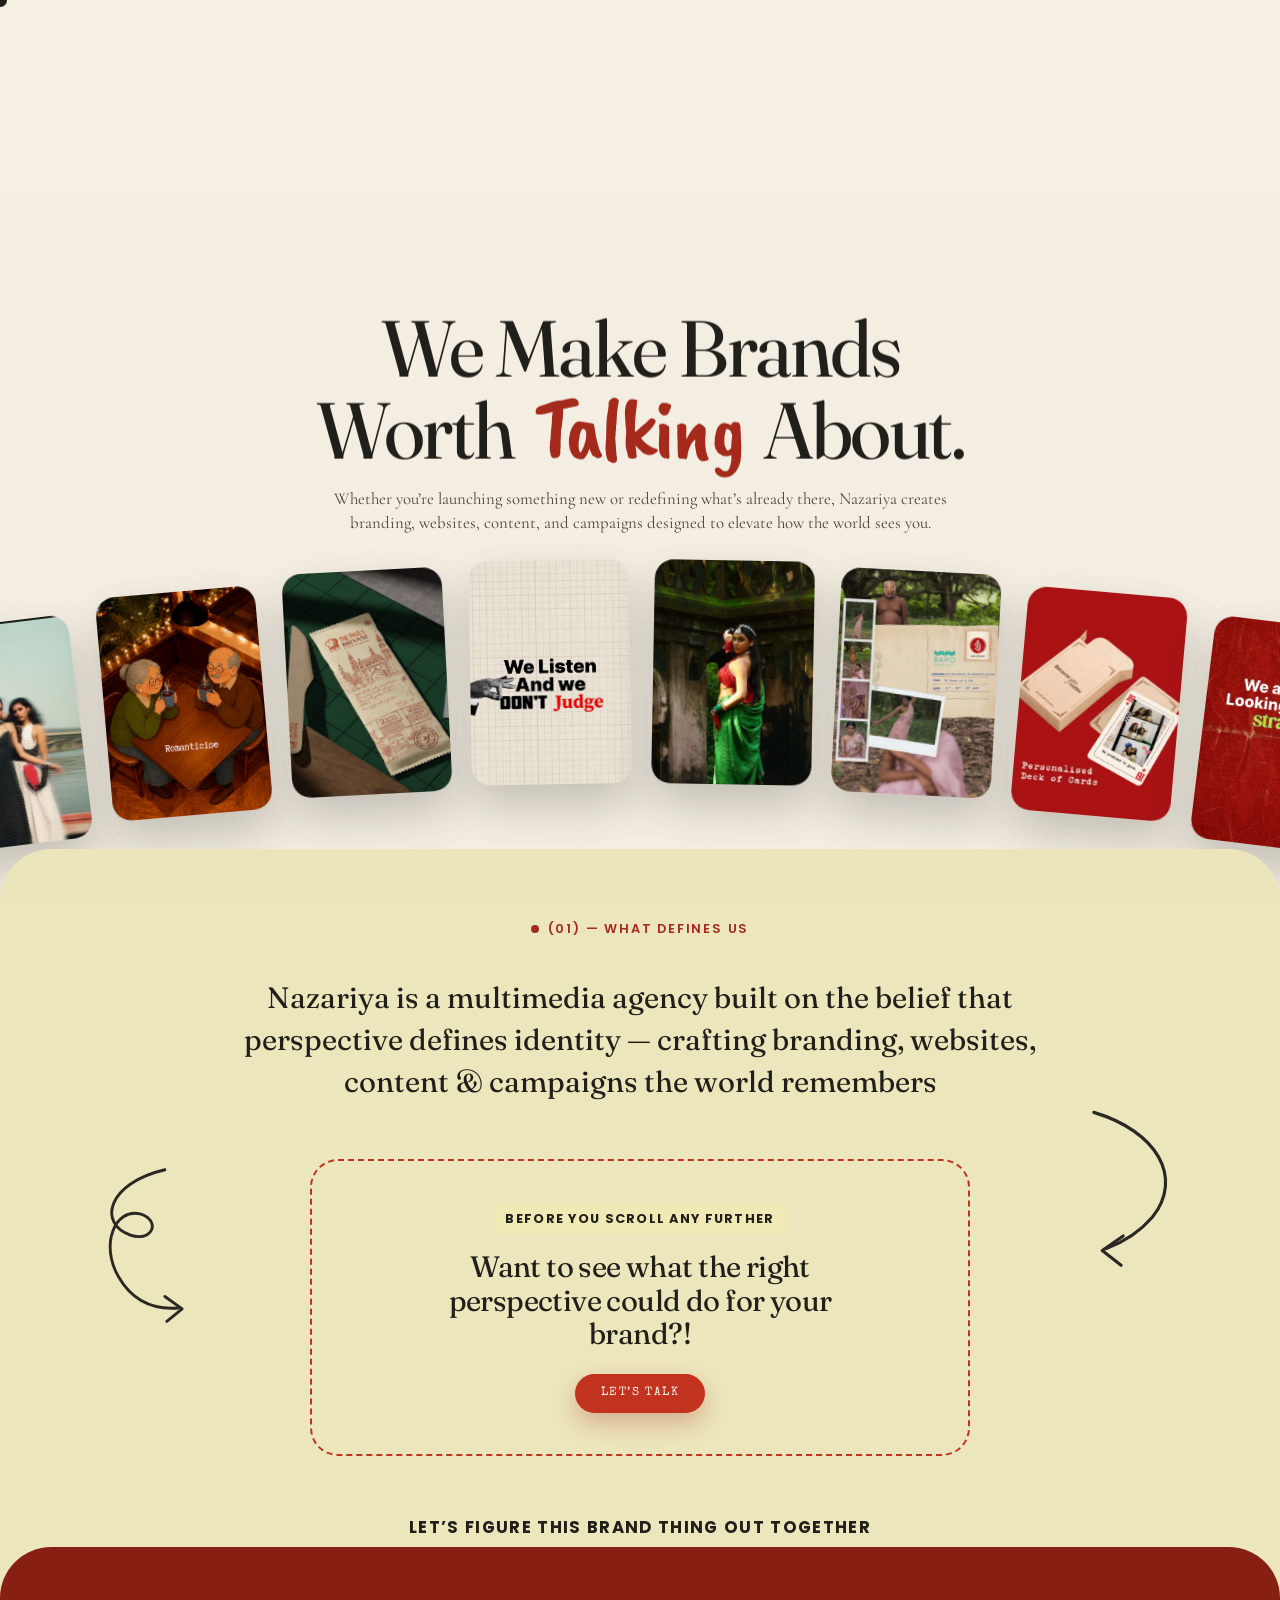
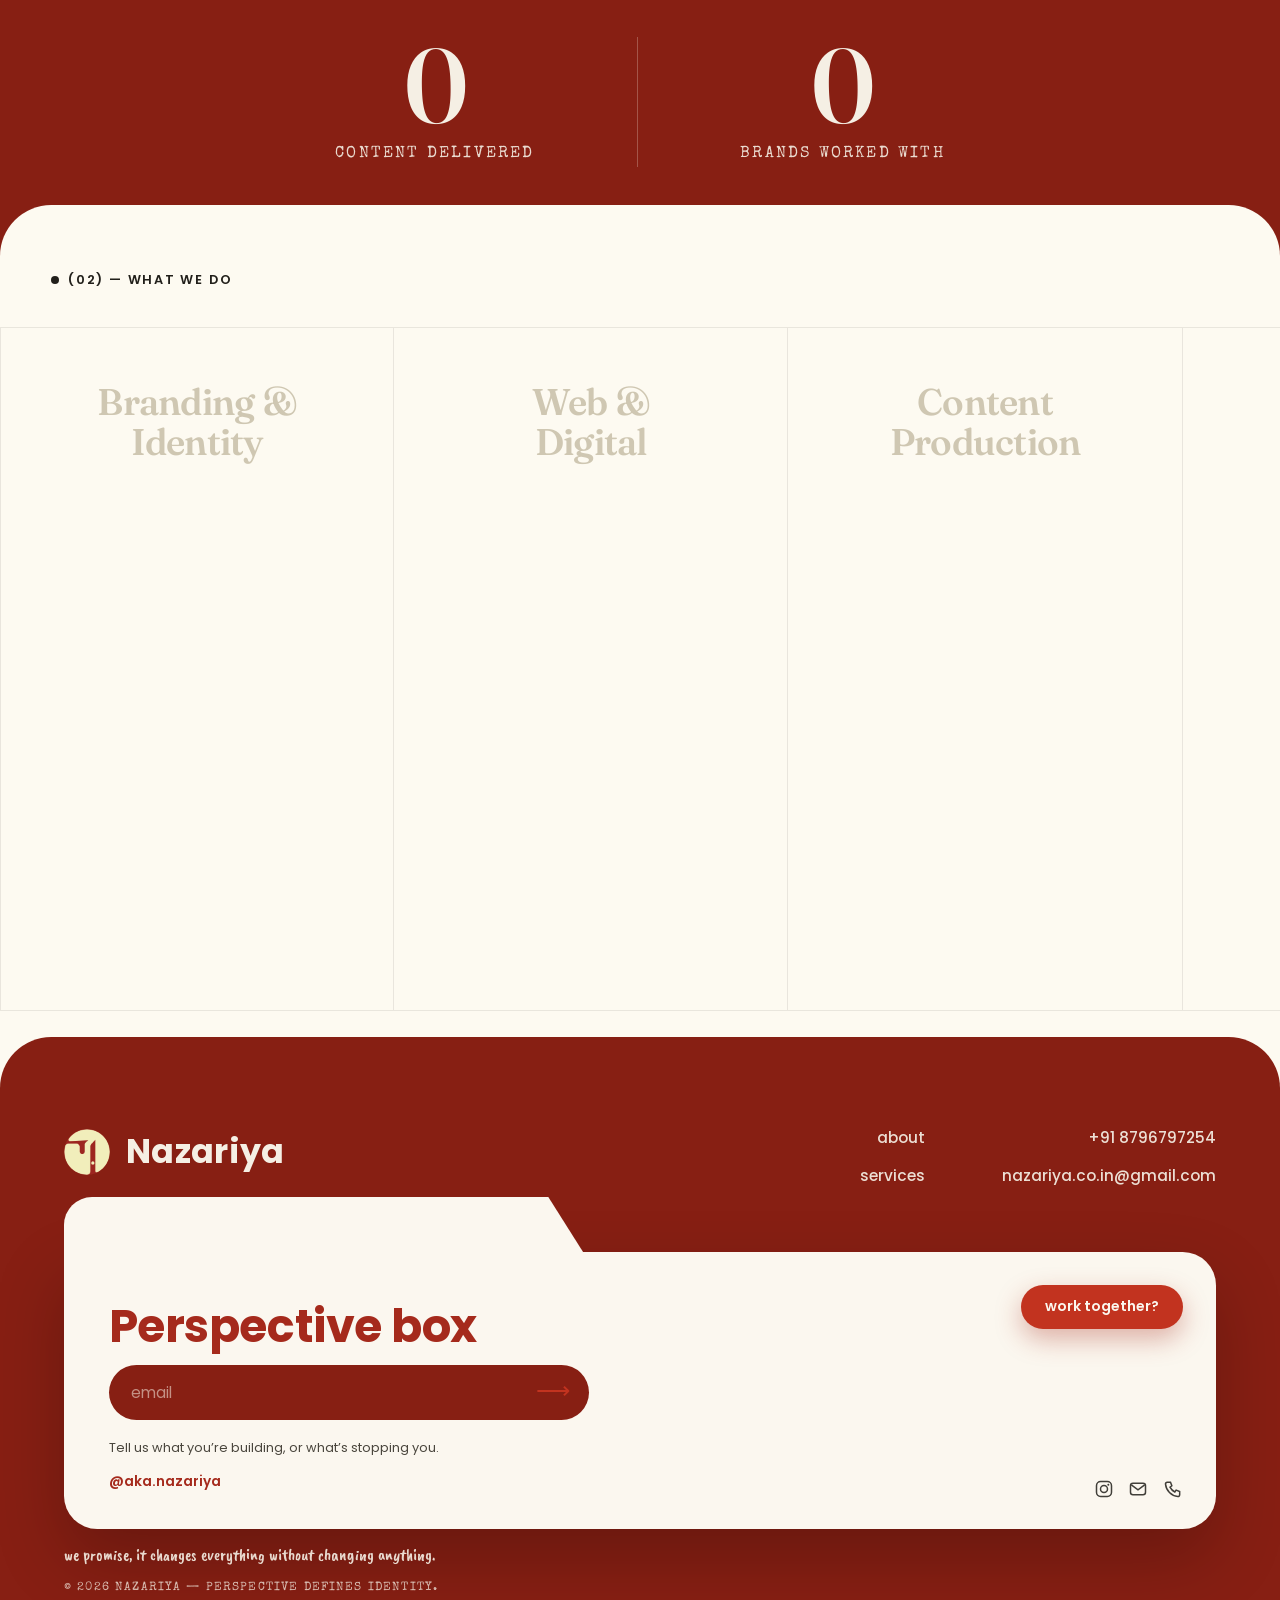
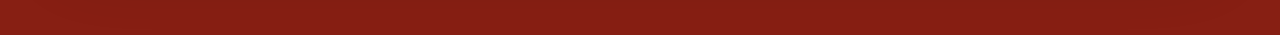
==== index.html @ d0e42063 "Add Vercel Web Analytics snippet Co-Authored-By: Claude Opus 4.8 <noreply@anthropic.com>" ====
<!doctype html>
<html lang="en">
  <head>
    <meta charset="UTF-8" />
    <meta name="viewport" content="width=device-width, initial-scale=1.0" />
    <meta name="description" content="Nazariya — a multimedia agency built on the belief that perspective defines identity. Branding, websites, content & campaigns the world remembers." />
    <meta name="author" content="näzariya" />
    <meta name="keywords" content="multimedia agency, branding, brand identity, web design, content creation, social media marketing, print design, packaging design, creative agency, Delhi" />
    <meta name="robots" content="index, follow, max-image-preview:large, max-snippet:-1, max-video-preview:-1" />
    <meta name="theme-color" content="#871f13" />
    <link rel="canonical" href="https://akanazariya.com/" />

    <!-- Open Graph / Facebook / WhatsApp / LinkedIn -->
    <meta property="og:type" content="website" />
    <meta property="og:site_name" content="näzariya" />
    <meta property="og:title" content="näzariya — multimedia agency" />
    <meta property="og:description" content="A multimedia agency built on the belief that perspective defines identity. Branding, websites, content & campaigns the world remembers." />
    <meta property="og:url" content="https://akanazariya.com/" />
    <meta property="og:image" content="https://akanazariya.com/og-image.jpg" />
    <meta property="og:image:width" content="1200" />
    <meta property="og:image:height" content="630" />
    <meta property="og:image:alt" content="näzariya — multimedia agency" />
    <meta property="og:locale" content="en_US" />

    <!-- Twitter / X -->
    <meta name="twitter:card" content="summary_large_image" />
    <meta name="twitter:title" content="näzariya — multimedia agency" />
    <meta name="twitter:description" content="A multimedia agency built on the belief that perspective defines identity." />
    <meta name="twitter:image" content="https://akanazariya.com/og-image.jpg" />

    <link rel="icon" type="image/png" href="/favicon.png" />
    <link rel="apple-touch-icon" href="/apple-touch-icon.png" />

    <link rel="preconnect" href="https://fonts.googleapis.com" />
    <link rel="preconnect" href="https://fonts.gstatic.com" crossorigin />
    <link
      href="https://fonts.googleapis.com/css2?family=Fraunces:ital,opsz,wght@0,9..144,300..900;1,9..144,300..900&family=Cormorant+Garamond:ital,wght@0,400;0,500;0,600;1,400;1,500&family=Inter:wght@400;500;600;700;800;900&family=Poppins:ital,wght@0,300;0,400;0,500;0,600;0,700;0,800;1,500&family=Special+Elite&family=Caveat+Brush&family=Space+Mono:ital,wght@0,400;0,700;1,400&display=swap"
      rel="stylesheet"
    />

    <title>näzariya — multimedia agency</title>
    <script type="module" crossorigin src="/assets/index-CHQybDnV.js"></script>
    <link rel="stylesheet" crossorigin href="/assets/index-DzI8z1Di.css">
    <link rel="stylesheet" href="/hero-v2.css">
    <script defer src="/hero-v2.js"></script>
    <link rel="stylesheet" href="/services-v2.css">
    <script defer src="/services-v2.js"></script>
    <link rel="stylesheet" href="/gallery-reel.css">
    <script defer src="/gallery-perf.js"></script>

    <script type="application/ld+json">
      {
        "@context": "https://schema.org",
        "@type": "Organization",
        "name": "näzariya",
        "alternateName": "Nazariya",
        "url": "https://akanazariya.com/",
        "logo": "https://akanazariya.com/favicon.png",
        "image": "https://akanazariya.com/og-image.jpg",
        "description": "A multimedia agency built on the belief that perspective defines identity. Branding, websites, content & campaigns the world remembers.",
        "email": "nazariya.co.in@gmail.com",
        "telephone": "+91-8796797254",
        "foundingDate": "2024",
        "areaServed": "IN",
        "address": { "@type": "PostalAddress", "addressLocality": "Delhi", "addressCountry": "IN" },
        "sameAs": ["https://instagram.com/aka.nazariya"],
        "contactPoint": {
          "@type": "ContactPoint",
          "contactType": "customer service",
          "email": "nazariya.co.in@gmail.com",
          "telephone": "+91-8796797254"
        }
      }
    </script>

    <!-- Vercel Web Analytics -->
    <script defer src="/_vercel/insights/script.js"></script>
  </head>
  <body>
    <div id="root"></div>
  </body>
</html>
---- assets/index-DzI8z1Di.css ----
:root{--cream:#f5efe4;--cream-deep:#ece2d1;--butter:#efe9b6;--butter-deep:#e6dd9c;--red:#a52a1c;--red-deep:#871f13;--red-bright:#c2331f;--ink:#211f1a;--ink-soft:#4a463d;--ink-2:#2a2823;--white:#fbf7ef;--font-serif:"Fraunces", "Times New Roman", serif;--font-body:"Cormorant Garamond", Georgia, serif;--font-sans:"Poppins", system-ui, sans-serif;--font-script:"Caveat Brush", cursive;--font-stamp:"Special Elite", "Courier New", monospace;--font-mono:"Space Mono", "Courier New", monospace;--ease:cubic-bezier(.62, .05, .01, .99);--pad:clamp(1.25rem, 5vw, 6rem);--radius-panel:clamp(28px, 4vw, 52px);--section-pt:clamp(5rem, 9vw, 9rem);--section-pb:clamp(5rem, 9vw, 9rem);--kicker-gap:.9rem;--head-mb:clamp(2.6rem, 5vw, 4.4rem);--lightningcss-light:initial;--lightningcss-dark: ;color-scheme:light;font-synthesis:none;text-rendering:optimizelegibility;-webkit-font-smoothing:antialiased;-moz-osx-font-smoothing:grayscale}*{box-sizing:border-box;margin:0;padding:0}html{scrollbar-width:none;background:var(--ink)}html::-webkit-scrollbar{display:none}html.lenis,html.lenis body{height:auto}.lenis.lenis-smooth{scroll-behavior:auto!important}.lenis.lenis-stopped{overflow:hidden}body{background:var(--cream);color:var(--ink);font-family:var(--font-body);cursor:none;font-size:1.25rem;line-height:1.55;overflow-x:hidden}@media (width<=768px){body{cursor:auto}}img{max-width:100%;display:block}a{color:inherit;text-decoration:none}button{cursor:none;color:inherit;background:0 0;border:none;font-family:inherit}::selection{background:var(--red);color:var(--cream)}h1,h2,h3{letter-spacing:-.02em;font-weight:400;line-height:.95}.grain{z-index:9998;pointer-events:none;opacity:.045;mix-blend-mode:multiply;background-image:url("data:image/svg+xml,%3Csvg xmlns='http://www.w3.org/2000/svg' width='160' height='160'%3E%3Cfilter id='n'%3E%3CfeTurbulence type='fractalNoise' baseFrequency='0.85' numOctaves='3' stitchTiles='stitch'/%3E%3C/filter%3E%3Crect width='100%25' height='100%25' filter='url(%23n)'/%3E%3C/svg%3E");position:fixed;inset:0}.section{position:relative}.panel{z-index:1;position:relative}.bg-cream{background:var(--cream);color:var(--ink)}.bg-butter{background:var(--butter);color:var(--ink)}.bg-ink{background:var(--ink);color:var(--cream)}.bg-red{background:var(--red);color:var(--cream)}.panel--lift{border-radius:var(--radius-panel) var(--radius-panel) 0 0;margin-top:calc(-1 * var(--radius-panel))}.bg-ink ::selection{background:var(--cream);color:var(--ink)}.bg-red ::selection{background:var(--cream);color:var(--red)}.section-pad{padding:var(--section-pt) var(--pad) var(--section-pb)}.section-head{gap:var(--kicker-gap);margin-bottom:var(--head-mb);flex-direction:column;display:flex}.section-head__note{opacity:.78;max-width:46ch;margin-top:.4rem;font-size:clamp(1.05rem,1.5vw,1.4rem)}.kicker{font-family:var(--font-sans);letter-spacing:.14em;text-transform:uppercase;align-items:center;gap:.7rem;font-size:.8rem;font-weight:600;display:inline-flex}.kicker__dot{background:currentColor;border-radius:50%;flex-shrink:0;width:8px;height:8px}.section-title{font-family:var(--font-serif);letter-spacing:-.02em;font-size:clamp(3rem,11vw,11rem);font-weight:400;line-height:.86}.section-title--script{font-family:var(--font-script);color:var(--red);font-weight:700}.stamp-label{font-family:var(--font-stamp);letter-spacing:.22em;text-transform:uppercase;color:var(--red);align-items:center;gap:.6rem;font-size:clamp(.72rem,.9vw,.84rem);display:inline-flex}.stamp-label:before{content:"";opacity:.8;background:currentColor;width:1.8rem;height:1.5px}.spec-list{font-family:var(--font-mono);letter-spacing:-.01em;gap:.4rem;font-size:clamp(.92rem,1.1vw,1.05rem);list-style:none;display:grid}.spec-list li{align-items:baseline;gap:.7rem;display:flex}.spec-list li:before{content:"●";color:var(--red);flex-shrink:0;font-size:.55em;transform:translateY(-.18em)}.bg-red .spec-list li:before{color:var(--cream)}.postal-card{background:var(--white);border:1.5px solid color-mix(in srgb, var(--red) 55%, transparent);border-radius:4px;box-shadow:0 30px 60px -38px #21120e80}.postal-card--rule{outline:1.5px solid color-mix(in srgb, var(--red) 55%, transparent);outline-offset:-10px}.perf-row{background-image:radial-gradient(circle 8px at 8px 50%, transparent 7px, var(--red) 7px 8px, transparent 8px);opacity:.5;background-repeat:repeat-x;background-size:22px 16px;height:16px}.badge{border-radius:50%;place-items:center;display:grid;position:relative}.badge__ring{animation:16s linear infinite badge-spin;position:absolute;inset:0}.badge__ring text{font-family:var(--font-stamp);letter-spacing:.32em}@keyframes badge-spin{to{transform:rotate(360deg)}}.script{font-family:var(--font-script);color:var(--red);line-height:.9}.line-mask{display:block;overflow:hidden}.reveal-up{will-change:transform, opacity}@media (prefers-reduced-motion:reduce){*{transition:none!important;animation:none!important}}.cursor-dot,.cursor-ring{z-index:10000;pointer-events:none;will-change:transform;position:fixed;top:0;left:0}.cursor-dot{margin:-2px 0 0 -2px}.cursor-dot svg{fill:var(--ink);filter:drop-shadow(0 1px 1px #0000002e);transition:fill .3s,opacity .3s;display:block}.cursor-ring{border:1.5px solid var(--red);width:46px;height:46px;transition:width .35s var(--ease), height .35s var(--ease), background .35s var(--ease), border-color .35s var(--ease), opacity .3s;border-radius:50%;place-items:center;margin:-23px 0 0 -23px;display:grid}.cursor-ring__label{font-family:var(--font-sans);letter-spacing:.04em;color:var(--cream);text-transform:lowercase;opacity:0;white-space:nowrap;font-size:0;font-weight:600;transition:opacity .25s}.cursor-hover .cursor-ring{background:#a8141a1f;width:64px;height:64px;margin:-32px 0 0 -32px}.cursor-hover .cursor-dot svg{opacity:0}.cursor-label .cursor-ring{background:var(--red);border-color:var(--red);width:94px;height:94px;margin:-47px 0 0 -47px}.cursor-label .cursor-ring__label{opacity:1;font-size:.78rem}.cursor-label .cursor-dot svg{opacity:0}.cursor-down .cursor-ring{transform:scale(.82)}@media (width<=768px){.cursor-dot,.cursor-ring{display:none}}.loader{z-index:9999;background:var(--cream);place-items:center;display:grid;position:fixed;inset:0}.loader__mark{flex-direction:column;align-items:center;gap:1.2rem;display:flex;position:relative}.loader__mark-img{object-fit:cover;border-radius:50%;width:clamp(96px,16vw,168px);height:clamp(96px,16vw,168px)}.loader__word{font-family:var(--font-sans);letter-spacing:-.03em;color:var(--ink);padding:.08em 0;font-size:clamp(2.2rem,8vw,5.2rem);font-weight:700;line-height:1;display:inline-flex;overflow:hidden}.loader__char{display:inline-block}.loader__tag{font-family:var(--font-sans);letter-spacing:.16em;text-transform:uppercase;color:var(--red);text-align:center;font-size:clamp(.62rem,1.4vw,.8rem);font-weight:500}.loader__count{font-family:var(--font-sans);color:var(--red);align-items:flex-start;font-size:clamp(1rem,2.4vw,1.6rem);font-weight:600;display:flex;position:absolute;bottom:clamp(1.5rem,5vw,3rem);right:clamp(1.5rem,5vw,3rem)}.loader__count span{margin-top:.2em;font-size:.5em}.tr{z-index:9000;pointer-events:none;place-items:center;display:none;position:fixed;inset:0}.tr__sheet{background:var(--red);will-change:transform;position:absolute;inset:0;transform:scaleY(0)}.tr__inner{text-align:center;flex-direction:column;align-items:center;gap:1.1rem;display:flex;position:relative}.tr__mark{object-fit:cover;border-radius:50%;width:clamp(64px,9vw,104px);height:clamp(64px,9vw,104px)}.tr__label{font-family:var(--font-serif);color:var(--cream);letter-spacing:-.02em;font-size:clamp(1.8rem,5vw,3.6rem);line-height:1}.nav{z-index:900;width:100%;padding:1.15rem var(--pad);transition:transform .5s var(--ease), padding .4s var(--ease), background .4s ease, border-color .4s ease;border-bottom:1px solid #0000;justify-content:space-between;align-items:center;display:flex;position:fixed;top:0;left:0;transform:translateY(0)}.nav.is-hidden{transform:translateY(-130%)}.nav.is-solid{-webkit-backdrop-filter:blur(14px);backdrop-filter:blur(14px);background:#f5efe4c7;border-bottom:1px solid #211f1a1a;padding-top:.7rem;padding-bottom:.7rem}.nav__logo{color:var(--ink);align-items:center;gap:.7rem;display:inline-flex}.nav__mark{transition:transform .6s var(--ease);flex-shrink:0}.nav__logo:hover .nav__mark{transform:rotate(-18deg)}.nav__wordmark{line-height:1;font-family:var(--font-sans);letter-spacing:-.02em;flex-direction:column;font-size:1.32rem;font-weight:700;display:flex}.nav__tag{letter-spacing:.18em;text-transform:uppercase;color:var(--red);margin-top:.28rem;font-size:.62rem;font-weight:500}.nav__links{gap:2.2rem;display:flex;position:absolute;left:50%;transform:translate(-50%)}.nav__link{font-family:var(--font-sans);letter-spacing:.02em;flex-direction:column;height:1.3em;font-size:.95rem;font-weight:500;display:inline-flex;position:relative;overflow:hidden}.nav__link span{transition:transform .45s var(--ease)}.nav__link span:last-child{color:var(--red)}.nav__link:hover span{transform:translateY(-100%)}.nav__cta{font-family:var(--font-sans);color:var(--cream);background:var(--red);border-radius:100px;padding:.7rem 1.4rem;font-size:.92rem;font-weight:600;transition:background .35s,transform .35s;display:inline-block}.nav__cta:hover{background:var(--ink)}@media (width<=880px){.nav__links,.nav__tag{display:none}}@media (width<=560px){.nav__cta{display:none}}.hero{min-height:100svh;padding:clamp(6rem, 12vh, 9rem) var(--pad) 2.4rem;background:var(--cream);flex-direction:column;display:flex;position:relative;overflow:hidden}.hero__art{z-index:1;pointer-events:none;-webkit-user-select:none;user-select:none;width:auto;height:min(56vh,560px);position:absolute;bottom:0;right:-1%}.hero__inner{z-index:3;flex-direction:column;flex:1;width:100%;display:flex;position:relative}.hero__top{flex-wrap:wrap;justify-content:space-between;align-items:flex-start;gap:1rem;display:flex}.hero__eyebrow{color:var(--red)}.hero__eyebrow--r{color:var(--ink-soft)}.hero__eyebrow--r:before{background:var(--ink-soft)}.hero__title{font-family:var(--font-serif);letter-spacing:-.04em;color:var(--ink);text-transform:lowercase;margin:clamp(1.4rem,4vh,3rem) 0 0;font-size:clamp(3.1rem,12.5vw,13rem);font-weight:900;line-height:.82}.hero__line{padding:.01em 0;display:block;overflow:visible}.hero__line .word{display:inline-block}.word--script{font-family:var(--font-script);color:var(--red);letter-spacing:0;padding-right:.06em;font-size:1.18em;font-weight:400}.hero__foot{flex-direction:column;align-items:flex-start;gap:1.1rem;max-width:34ch;margin-top:clamp(1.4rem,3vh,2.4rem);display:flex}.hero__sub{color:var(--ink-soft);font-size:clamp(1.05rem,1.5vw,1.35rem);line-height:1.5}.hero__meta{text-align:left;font-family:var(--font-stamp);letter-spacing:.05em;color:var(--ink-soft);flex-direction:column;gap:.25rem;font-size:.82rem;display:flex}.hero__meta-row b{color:var(--red);font-weight:400}.hero__badge{z-index:4;color:var(--red);position:absolute;bottom:clamp(2rem,12vh,8rem);right:0}.hero__badge .badge{background:var(--cream);border:1.5px solid color-mix(in srgb, var(--red) 45%, transparent);width:clamp(96px,11vw,132px);height:clamp(96px,11vw,132px);box-shadow:0 18px 40px -22px #a52a1c99}.hero__badge .badge__arrow{color:var(--red)}.hero__badge:hover .badge__ring{animation-duration:6s}@media (width<=900px){.hero__art{opacity:.92;width:132%;height:auto;right:-16%}.hero__foot{max-width:100%}.hero__badge{bottom:8rem}}@media (width<=700px){.hero{padding-bottom:5.5rem}.hero__meta{text-align:left}.hero__foot{align-items:flex-start}.hero__badge{width:84px;height:84px;bottom:.5rem;right:0}.hero__badge .badge{width:84px;height:84px}}.about{position:relative}.about__top{color:var(--red);justify-content:space-between;align-items:center;gap:1rem;display:flex}.about__nazariya{font-family:var(--font-serif);color:var(--ink);opacity:.6;font-size:clamp(1.4rem,3vw,2.4rem)}.about__head{margin:var(--kicker-gap) 0 var(--head-mb);flex-wrap:wrap;justify-content:space-between;align-items:center;gap:2rem;display:flex}.about__title{font-family:var(--font-serif);color:var(--ink);font-size:clamp(3.4rem,13vw,13rem);font-weight:400;line-height:.84}.about__title-script{font-family:var(--font-script);color:var(--red);font-weight:700}.about__ring{aspect-ratio:1;flex-shrink:0;width:clamp(130px,15vw,210px);position:relative}.about__ring svg{width:100%;height:100%}.about__ring-text{font-family:var(--font-sans);letter-spacing:.02em;fill:var(--ink);text-transform:uppercase;font-size:12.5px;font-weight:600}.about__ring-mark{object-fit:cover;border-radius:50%;width:52%;height:52%;margin:auto;position:absolute;inset:0}.about__body{grid-template-columns:1fr 1fr;align-items:start;gap:clamp(2rem,6vw,6rem);display:grid}.about__lead{font-family:var(--font-serif);color:var(--ink);font-size:clamp(1.7rem,3.6vw,3.1rem);font-weight:400;line-height:1.12}.about__lead .word{display:inline-block}.about__para{color:var(--ink-soft);align-self:end;font-size:clamp(1.1rem,1.6vw,1.5rem);line-height:1.55}.about__stats{border-top:1.5px solid #211f1a38;grid-template-columns:repeat(3,1fr);gap:1.5rem;margin-top:clamp(3.5rem,7vw,6rem);padding-top:clamp(2rem,4vw,3rem);display:grid}.about__stat{flex-direction:column;gap:.4rem;display:flex}.about__stat-n{font-family:var(--font-serif);color:var(--red);font-size:clamp(2.8rem,7vw,5.5rem);line-height:.9}.about__stat-label{font-family:var(--font-sans);letter-spacing:.1em;text-transform:uppercase;color:var(--ink-soft);font-size:.82rem;font-weight:500}@media (width<=860px){.about__body{grid-template-columns:1fr}}@media (width<=560px){.about__stats{grid-template-columns:1fr;gap:1.4rem}}.marquee{white-space:nowrap;-webkit-user-select:none;user-select:none;padding:clamp(1rem,2.4vw,2.2rem) 0;overflow:hidden}.marquee--red{background:var(--red);color:var(--cream)}.marquee--ink{background:var(--ink);color:var(--cream)}.marquee--flip{background:var(--cream);color:var(--red);border-block:1.5px solid var(--red)}.marquee__track{will-change:transform;align-items:center;width:max-content;display:flex}.marquee__group{flex-shrink:0;align-items:center;display:flex}.marquee__item{font-family:var(--font-serif);letter-spacing:-.01em;align-items:center;font-size:clamp(2rem,6vw,5rem);font-style:italic;line-height:1;display:inline-flex}.marquee__sep{opacity:.7;margin:0 clamp(1rem,3vw,2.6rem);font-size:.4em;font-style:normal;transform:translateY(-.2em)}.work-shelf{flex-wrap:wrap;justify-content:center;align-items:flex-end;gap:clamp(.15rem,.6vw,.7rem);padding:clamp(3.4rem,7vw,6rem) 0 clamp(1rem,2vw,2rem);display:flex;position:relative}.work-shelf:after{content:"";background:linear-gradient(90deg,#0000,#21120e29 12% 88%,#0000);height:1px;position:absolute;bottom:clamp(1rem,2vw,2rem);left:4%;right:4%}.shelf-card{--tilt:0deg;text-align:left;width:clamp(122px,13vw,184px);transform:rotate(var(--tilt));transform-origin:bottom;transition:transform .55s var(--ease);will-change:transform;flex:none;position:relative}.shelf-card:hover,.shelf-card:focus-visible{z-index:5;outline:none;transform:rotate(0)translateY(-8px)scale(1.26)}.shelf-card:after{content:"";filter:blur(3px);opacity:.75;height:14px;transition:transform .55s var(--ease), opacity .55s var(--ease);z-index:-1;background:radial-gradient(60% 100% at 50% 0,#21120e52,#0000 72%);position:absolute;bottom:-10px;left:6%;right:6%}.shelf-card:hover:after,.shelf-card:focus-visible:after{opacity:.45;transform:scaleX(1.18)translateY(6px)}.shelf-card__media{background:var(--white);transition:box-shadow .55s var(--ease);border-radius:3px;display:block;overflow:hidden;box-shadow:0 16px 32px -22px #21120e8c}.shelf-card:hover .shelf-card__media,.shelf-card:focus-visible .shelf-card__media{box-shadow:0 46px 82px -32px #a52a1c99}.shelf-card__media img{aspect-ratio:4/5;object-fit:cover;width:100%;display:block}.shelf-card__cap{justify-content:space-between;align-items:baseline;gap:.6rem;padding:.7rem .15rem 0;display:flex}.shelf-card__title{font-family:var(--font-serif);font-size:clamp(.82rem,1.05vw,1.02rem);font-weight:600;line-height:1.05}.shelf-card__go{font-family:var(--font-stamp);letter-spacing:.12em;text-transform:uppercase;color:var(--red);opacity:0;transition:opacity .4s var(--ease), transform .4s var(--ease);flex-shrink:0;align-items:center;gap:.28rem;font-size:.62rem;display:inline-flex;transform:translate(-4px)}.shelf-card:hover .shelf-card__go,.shelf-card:focus-visible .shelf-card__go{opacity:1;transform:translate(0)}@media (width<=640px){.work-shelf{gap:clamp(.8rem,3vw,1.2rem) .9rem;padding-top:clamp(2.2rem,8vw,3.4rem)}.shelf-card{width:clamp(120px,40vw,160px)}.shelf-card:hover,.shelf-card:focus-visible{transform:rotate(0)translateY(-4px)scale(1.1)}}.services__title{font-family:var(--font-serif);letter-spacing:-.03em;font-size:clamp(2.8rem,8vw,7rem);font-weight:800;line-height:.9}.services__title .script{padding:0 .06em;font-size:1.16em;font-weight:400}.chip{border:1.5px solid var(--ink);font-family:var(--font-stamp);letter-spacing:.14em;text-transform:uppercase;color:var(--ink);transition:background .4s var(--ease), color .4s var(--ease), border-color .4s var(--ease);border-radius:999px;align-items:center;gap:.7rem;padding:.85rem 1.5rem;font-size:.84rem;display:inline-flex}.chip:hover{background:var(--ink);color:var(--cream)}.chip.is-open{background:var(--red);border-color:var(--red);color:var(--cream)}.chip__dot{background:var(--red);width:8px;height:8px;transition:background .4s var(--ease);border-radius:50%}.chip:hover .chip__dot,.chip.is-open .chip__dot{background:var(--cream)}.chip__chev{transition:transform .45s var(--ease)}.chip.is-open .chip__chev{transform:rotate(180deg)}.services__reel{opacity:0;transition:grid-template-rows .7s var(--ease), opacity .6s var(--ease), margin-top .7s var(--ease);grid-template-rows:0fr;margin-top:0;display:grid}.services__reel.is-open{opacity:1;grid-template-rows:1fr;margin-top:clamp(2rem,4vw,3.4rem)}.services__reel-inner{min-height:0;overflow:hidden}.services__reel.is-open .services__reel-inner{overflow:visible}.services__all{margin:clamp(1.8rem, 3vw, 2.6rem) 0 0 var(--pad);border:1.5px solid var(--ink);font-family:var(--font-stamp);letter-spacing:.14em;text-transform:uppercase;color:var(--ink);transition:background .4s var(--ease), color .4s var(--ease);border-radius:999px;align-items:center;gap:.7rem;padding:.95rem 1.6rem;font-size:.82rem;display:inline-flex}.services__all:hover{background:var(--red);border-color:var(--red);color:var(--cream)}.services__all svg{transition:transform .4s var(--ease)}.services__all:hover svg{transform:translate(4px)}.contact{padding:clamp(3.5rem, 7vw, 6rem) var(--pad) 1.4rem;overflow:hidden}.contact ::selection{background:var(--cream);color:var(--red)}.contact__index{font-family:var(--font-sans);letter-spacing:.12em;text-transform:uppercase;opacity:.85;font-size:.8rem;font-weight:500}.contact__title{font-family:var(--font-serif);margin-top:.5rem;font-size:clamp(2.8rem,9vw,9rem);font-weight:400;line-height:.86}.ct-word{display:inline-block}.contact__title-script{font-family:var(--font-script);font-weight:700}.contact__cta-wrap{margin:clamp(1.6rem,3vw,2.4rem) 0}.contact__cta{font-family:var(--font-sans);color:var(--red);background:var(--cream);border-radius:100px;align-items:center;gap:.7rem;padding:1rem 1.8rem;font-size:clamp(1rem,1.6vw,1.3rem);font-weight:600;transition:background .4s,color .4s,gap .4s;display:inline-flex}.contact__cta:hover{background:var(--ink);color:var(--cream);gap:1.2rem}.contact__details{border-top:1px solid #f4eee340;gap:0;display:grid}.contact__row{border-bottom:1px solid #f4eee340;grid-template-columns:130px 1fr;align-items:baseline;gap:1rem;padding:.85rem 0;display:grid}.contact__label{font-family:var(--font-sans);letter-spacing:.08em;text-transform:uppercase;opacity:.8;font-size:.8rem;font-weight:600}.contact__value{font-family:var(--font-serif);flex-direction:column;gap:.2rem;font-size:clamp(1.3rem,2.8vw,2.1rem);line-height:1.1;display:flex}.contact__value a{width:fit-content;position:relative}.contact__value a:after{content:"";transform-origin:0;width:100%;height:1.5px;transition:transform .45s var(--ease);background:currentColor;position:absolute;bottom:.05em;left:0;transform:scaleX(0)}.contact__value a:hover:after{transform:scaleX(1)}.contact__footer{border-top:1px solid #f4eee340;flex-wrap:wrap;justify-content:space-between;align-items:center;gap:.8rem 1.4rem;margin-top:clamp(1.4rem,3vw,2.2rem);padding-top:1rem;display:flex}.contact__foot-logo{font-family:var(--font-sans);letter-spacing:-.03em;align-items:center;gap:.5rem;font-size:1.1rem;font-weight:700;display:inline-flex}.contact__foot-note{font-family:var(--font-sans);opacity:.75;font-size:.78rem}.contact__back{font-family:var(--font-sans);font-size:.78rem;font-weight:500}@media (width<=560px){.contact__row{grid-template-columns:1fr;gap:.4rem}}.wx{min-height:100vh}.wx__inner{width:100%}.wx__head{margin-bottom:clamp(2.5rem,5vw,4.5rem)}.wx__kicker{margin-bottom:var(--kicker-gap);display:inline-flex}.wx__title{font-family:var(--font-serif);letter-spacing:-.03em;color:var(--ink);flex-wrap:wrap;align-items:baseline;font-size:clamp(3rem,11vw,11rem);font-weight:800;line-height:.86;display:flex}.wx__title .word{display:inline-block}.wx__title .script{font-size:1.16em;font-weight:400}.wx__intro{color:var(--ink-soft);max-width:48ch;margin-top:clamp(1rem,2vw,1.6rem);font-size:clamp(1.1rem,1.6vw,1.5rem)}.wx .work-shelf{padding-inline:var(--pad)}.reel{width:100%;overflow:hidden}.reel__track{will-change:transform;width:max-content;display:flex}.reel__group{gap:var(--reel-gap,2rem);padding-right:var(--reel-gap,2rem);flex:none;display:flex}.media-reel{--mreel-h:clamp(260px, 38vw, 460px)}.mreel-tile{flex-direction:column;flex:none;gap:.7rem;display:flex}.mreel-tile__media{height:var(--mreel-h);background:var(--cream-deep);border-radius:12px;line-height:0;position:relative;overflow:hidden}.mreel-tile__media img,.mreel-tile__media video{width:auto;max-width:none;height:100%;transition:transform .7s var(--ease);display:block}.mreel-tile:hover .mreel-tile__media img,.mreel-tile:hover .mreel-tile__media video{transform:scale(1.05)}.mreel-tile__media:after{content:"";opacity:0;background:linear-gradient(#0000 55%,#211f1a66);transition:opacity .45s;position:absolute;inset:0}.mreel-tile:hover .mreel-tile__media:after{opacity:1}.mreel-tile__cap{justify-content:space-between;align-items:baseline;gap:.8rem;padding:0 .15rem;display:flex}.mreel-tile__title{font-family:var(--font-serif);color:var(--ink);font-size:clamp(1rem,1.5vw,1.35rem);line-height:1.1}.mreel-tile__tag{font-family:var(--font-stamp);letter-spacing:.1em;text-transform:uppercase;color:var(--red);white-space:nowrap;font-size:.68rem}.wcat{min-height:100vh}.wcat__hero{padding-top:clamp(7rem,12vw,11rem);padding-bottom:clamp(4rem,7vw,6.5rem);position:relative}.wcat__back{font-family:var(--font-stamp);letter-spacing:.16em;text-transform:uppercase;color:var(--cream);transition:gap .35s var(--ease), opacity .35s;opacity:.85;align-items:center;gap:.5rem;margin-bottom:clamp(2rem,4vw,3rem);font-size:.78rem;display:inline-flex}.wcat__back:hover{opacity:1;gap:.9rem}.wcat__kicker{color:var(--cream);margin-bottom:.4rem;display:inline-flex}.wcat__kicker:before{background:var(--cream)}.wcat__title.script{color:var(--cream);text-transform:lowercase;margin:0;font-size:clamp(4rem,18vw,17rem);line-height:.78}.wcat__intro{flex-wrap:wrap;justify-content:space-between;align-items:flex-start;gap:clamp(2rem,6vw,6rem);margin-top:clamp(1.6rem,3vw,2.6rem);display:flex}.wcat__blurb{color:var(--cream);max-width:38ch;font-size:clamp(1.15rem,1.8vw,1.6rem);line-height:1.4}.wcat__spec{color:var(--cream);column-gap:2.4rem}@media (width>=720px){.wcat__spec{grid-template-rows:repeat(4,auto);grid-template-columns:repeat(2,auto);grid-auto-flow:column;display:grid}}.wcat__perf{--red:var(--cream);margin-top:clamp(2.4rem,5vw,4rem)}.wcat__body{z-index:2;position:relative}.wcat__count-row{border-bottom:1.5px solid #211f1a29;justify-content:space-between;align-items:baseline;gap:1.5rem;margin-bottom:clamp(1.8rem,3vw,2.8rem);padding-bottom:1.2rem;display:flex}.wcat__count{font-family:var(--font-stamp);letter-spacing:.14em;text-transform:uppercase;color:var(--red);font-size:.82rem}.wcat__name{font-family:var(--font-serif);color:var(--ink);font-size:clamp(1.2rem,2vw,1.8rem);font-weight:600}.wcat__body .media-reel{margin-inline:calc(-1 * var(--pad))}.wcat__body .mreel-tile:first-child{padding-left:var(--pad)}.wcat__nav{border-top:1.5px solid #211f1a2e;grid-template-columns:1fr 1fr;gap:1rem;margin-top:clamp(4rem,8vw,7rem);padding-top:clamp(2rem,4vw,3rem);display:grid}.wcat__nav-btn{text-align:left;color:var(--ink);transition:color .35s, transform .4s var(--ease);flex-direction:column;gap:.5rem;display:flex}.wcat__nav-btn.is-next{text-align:right;align-items:flex-end}.wcat__nav-btn:hover{color:var(--red)}.wcat__nav-dir{font-family:var(--font-stamp);letter-spacing:.12em;text-transform:uppercase;opacity:.6;font-size:.74rem}.wcat__nav-name{font-family:var(--font-serif);font-size:clamp(1.4rem,3vw,2.4rem);font-weight:600;line-height:1}.wcat__cta{border-radius:var(--radius-panel);background:var(--ink);color:var(--cream);flex-wrap:wrap;justify-content:space-between;align-items:center;gap:1.5rem;margin-top:clamp(3.5rem,7vw,6rem);padding:clamp(1.6rem,3vw,2.4rem);display:flex}.wcat__cta>span{font-family:var(--font-serif);font-size:clamp(1.4rem,3vw,2.2rem)}.wcat__cta-btn{font-family:var(--font-stamp);letter-spacing:.06em;color:var(--red);background:var(--cream);border-radius:100px;align-items:center;gap:.6rem;padding:.9rem 1.6rem;font-size:.9rem;transition:gap .35s,background .35s,color .35s;display:inline-flex}.wcat__cta-btn:hover{background:var(--red);color:var(--cream);gap:1.1rem}@media (width<=560px){.wcat__nav{grid-template-columns:1fr}.wcat__nav-btn.is-next{text-align:left;align-items:flex-start}}
---- hero-v2.css ----
/* ---------------------------------------------------------
   hero v2 — centered headline over a flowing card conveyor
   (BrandLyft-style hero, rebuilt with Nazariya tokens)
   Injected on top of the compiled bundle by hero-v2.js
   --------------------------------------------------------- */

/* hide the original hero only once the v2 script has mounted */
html.has-hero-v2 main > section.hero { display: none !important; }

/* page tweaks: drop the red word-marquee under the hero */
main > .marquee--red { display: none !important; }

/* remove the bundle's legacy in-page services section (stamp shelf); the
   nav's "work" link now points at the svc2 folder strip (#services) */
html.has-hero-v2 main > section.services { display: none !important; }

/* nav: drop the "multimedia agency" tagline under the wordmark,
   and let the wordmark itself breathe a little larger */
.nav__tag { display: none !important; }
.nav__wordmark { font-size: 1.7rem; }

/* about section: heading now reads "what defines us" (patched in the
   bundle) — dial down the oversized heading and the body copy */
.about__title { font-size: clamp(2.4rem, 6.5vw, 5rem); }
.about__lead  { font-size: clamp(1.35rem, 2.5vw, 2.15rem); }
.about__para  { font-size: clamp(1rem, 1.25vw, 1.2rem); }

/* about section: soft pale-straw background (matched to supplied swatch) */
.about.bg-butter { background: #ece6bd; }
/* and tighten the generous spacing (padding + kicker/heading/body gaps) */
.about {
  padding-top: clamp(2.6rem, 5vw, 4rem);
  padding-bottom: clamp(3rem, 6vw, 5rem);
}
.about__head {
  margin-top: 0.35rem;
  margin-bottom: clamp(1.2rem, 2.2vw, 1.8rem);
  gap: 0.6rem 2rem;
}

/* nav: stay visible while scrolling down (bundle slides it away
   via .is-hidden); the scrolled state keeps its glass backdrop */
header.nav.is-hidden { transform: none !important; }
header.nav.is-solid {
  -webkit-backdrop-filter: blur(14px) saturate(1.25);
  backdrop-filter: blur(14px) saturate(1.25);
  box-shadow: 0 1px 0 rgba(33, 31, 26, 0.07), 0 12px 32px rgba(33, 31, 26, 0.07);
}

/* cursor: a medium dot instead of the arrow + big ring */
.cursor-ring { display: none !important; }
.cursor-dot svg { display: none !important; }
.cursor-dot {
  width: 13px;
  height: 13px;
  margin: -6.5px 0 0 -6.5px;
  border-radius: 50%;
  background: var(--ink);
}

.hero-v2 {
  position: relative;
  min-height: 100svh;
  display: flex;
  flex-direction: column;
  align-items: center;
  justify-content: flex-end;
  padding: clamp(5.2rem, 8vh, 6.6rem) 0 clamp(1.6rem, 3.5vh, 2.6rem);
  overflow: hidden;
}

.hv2__inner {
  position: relative;
  z-index: 2;
  width: min(100% - 2 * var(--pad), 1080px);
  display: flex;
  flex-direction: column;
  align-items: center;
  text-align: center;
}

/* headline */
.hv2__title {
  position: relative;
  margin: 0;
  font-family: var(--font-serif);
  font-weight: 420;
  font-size: clamp(2.7rem, 6.2vw, 6.1rem);
  line-height: 0.98;
  letter-spacing: -0.03em;
  color: var(--ink);
}
.hv2__line {
  display: block;
  overflow: hidden;
  /* extra bottom padding so script descenders (the g in "Talking")
     aren't clipped by the entrance mask; margin compensates */
  padding: 0.05em 0.08em 0.24em;
  margin-bottom: -0.24em;
}
.hv2__line > span { display: inline-block; will-change: transform; }
.hv2__title em {
  font-style: normal;
  font-family: var(--font-script);
  color: var(--red);
  font-size: 1.12em;
  line-height: 0.8;
  padding: 0 0.08em;
}

/* sub copy */
.hv2__sub {
  max-width: 94ch;
  margin: clamp(0.9rem, 2vh, 1.4rem) 0 0;
  font-family: var(--font-body);
  font-size: clamp(1.05rem, 1.3vw, 1.26rem);
  line-height: 1.42;
  color: var(--ink-soft);
}

/* card conveyor */
.hv2__belt {
  position: relative;
  z-index: 1;
  width: 100vw;
  margin-top: clamp(1.2rem, 2.6vh, 2rem);
  contain: layout;
  cursor: grab;
  touch-action: pan-y;
  user-select: none;
  -webkit-user-select: none;
}
.hv2__belt.is-grabbing { cursor: grabbing; }
.hv2__card {
  position: absolute;
  top: 0;
  left: 0;
  will-change: transform;
}
.hv2__card-in {
  overflow: hidden;
  border-radius: clamp(12px, 1.5vw, 20px);
  box-shadow: 0 22px 44px rgba(33, 31, 26, 0.22);
  background: var(--cream-deep);
}
.hv2__card-in img,
.hv2__card-in video {
  display: block;
  width: 100%;
  height: 100%;
  object-fit: cover;
}

/* ---------------- entrance ---------------- */
.hero-v2 .hv2__sub {
  opacity: 0;
  transform: translateY(18px);
  transition: opacity 0.7s var(--ease), transform 0.7s var(--ease);
  transition-delay: 0.5s;
}
.hero-v2 .hv2__line > span {
  transform: translateY(115%);
  transition: transform 1s var(--ease);
}
.hero-v2 .hv2__line:nth-child(2) > span { transition-delay: 0.12s; }
.hero-v2 .hv2__card-in {
  transform: translateY(130%) rotate(4deg);
  transition: transform 0.9s var(--ease);
}

html.hv2-in .hero-v2 .hv2__sub { opacity: 1; transform: translateY(0); }
html.hv2-in .hero-v2 .hv2__line > span { transform: translateY(0); }
html.hv2-in .hero-v2 .hv2__card-in { transform: translateY(0) rotate(0deg); }

@media (max-width: 900px) {
  .hv2__br { display: none; }
}

@media (prefers-reduced-motion: reduce) {
  .hero-v2 .hv2__sub,
  .hero-v2 .hv2__line > span,
  .hero-v2 .hv2__card-in {
    opacity: 1;
    transform: none;
    transition: none;
  }
}

/* ---------------------------------------------------------
   footer — "let's connect" rebuilt as a cream card on maroon
   (see mountFooter in hero-v2.js). Replaces the bundle's
   contact section, which is hidden below.
   --------------------------------------------------------- */
html.has-hero-v2 main > section.contact { display: none !important; }

.ftr {
  position: relative;
  z-index: 1;
  background: var(--red-deep);
  color: var(--cream);
  border-radius: var(--radius-panel) var(--radius-panel) 0 0;
  margin-top: calc(-1 * var(--radius-panel));
  padding: clamp(3.4rem, 7vw, 6rem) var(--pad) clamp(1.4rem, 3vw, 2.4rem);
}
/* folder tab removed — footer now has a clean rounded top edge */

/* top: brand + link columns on the maroon field */
.ftr__top {
  display: flex;
  justify-content: space-between;
  align-items: flex-start;
  gap: clamp(2rem, 5vw, 5rem);
  flex-wrap: wrap;
  margin-bottom: clamp(2.4rem, 5vw, 4rem);
}
.ftr__brand { display: flex; align-items: center; gap: 1rem; }
.ftr__brand img { border-radius: 50%; display: block; }
.ftr__name {
  font-family: var(--font-sans);
  font-weight: 700;
  font-size: clamp(1.7rem, 2.6vw, 2.4rem);
  letter-spacing: 0.01em;
  color: var(--cream);
}
.ftr__cols {
  display: flex;
  gap: clamp(2.4rem, 6vw, 7rem);
  flex-wrap: wrap;
}
.ftr__col { display: flex; flex-direction: column; align-items: flex-end; gap: 0.85rem; text-align: right; }
.ftr__col a {
  font-family: var(--font-sans);
  font-weight: 500;
  font-size: clamp(0.95rem, 1.2vw, 1.12rem);
  color: var(--cream);
  text-decoration: none;
  opacity: 0.92;
  transition: opacity 0.25s var(--ease);
}
.ftr__col a:hover { opacity: 1; text-decoration: underline; text-underline-offset: 3px; }

.ftr__credit {
  margin: 0.7rem 0 0;
  font-family: var(--font-stamp);
  font-size: clamp(0.62rem, 0.9vw, 0.74rem);
  letter-spacing: 0.1em;
  text-transform: uppercase;
  color: var(--cream);
  opacity: 0.75;
}

/* the big cream card — paper sitting inside the folder: a raised tab on
   the left (holding the wordmark) with the credit floating in the notch */
.ftr__card {
  position: relative;
  margin-top: clamp(44px, 5.4vw, 60px);
  background: var(--white);
  color: var(--ink);
  border-radius: 0 clamp(20px, 2.6vw, 36px) clamp(20px, 2.6vw, 36px) clamp(20px, 2.6vw, 36px);
  padding: clamp(1.2rem, 2.6vw, 2.2rem) clamp(1.4rem, 3.5vw, 3.2rem) clamp(1.4rem, 2.6vw, 2.2rem);
  box-shadow: 0 30px 70px rgba(0, 0, 0, 0.22);
}
.ftr__card::before {
  content: '';
  position: absolute;
  top: calc(-1 * clamp(40px, 5vw, 56px) + 1px);
  left: 0;
  width: min(46%, 520px);
  height: clamp(41px, 5.1vw, 57px);
  background: var(--white);
  border-top-left-radius: clamp(18px, 2.2vw, 28px);
  clip-path: polygon(0 0, calc(100% - 36px) 0, 100% 100%, 0 100%);
}
.ftr__cta {
  position: absolute;
  top: clamp(1.2rem, 2.6vw, 2.2rem);
  right: clamp(1.2rem, 2.6vw, 2.2rem);
  background: var(--red-bright);
  color: var(--white);
  font-family: var(--font-sans);
  font-weight: 600;
  font-size: clamp(0.85rem, 1.1vw, 1rem);
  text-decoration: none;
  padding: 0.7rem 1.5rem;
  border-radius: 999px;
  box-shadow: 0 10px 26px rgba(165, 42, 28, 0.35);
  transition: transform 0.3s var(--ease), background 0.3s var(--ease);
}
.ftr__cta:hover { background: var(--red); transform: translateY(-2px); }

.ftr__nl {
  margin: clamp(0.6rem, 1.6vw, 1.4rem) 0 1rem;
  font-family: var(--font-sans);
  font-weight: 700;
  font-size: clamp(1.9rem, 3.6vw, 3.2rem);
  letter-spacing: -0.01em;
  color: var(--red);
}
.ftr__form {
  display: flex;
  align-items: center;
  gap: 0.6rem;
  background: var(--red-deep);
  border-radius: 999px;
  padding: 0.35rem 0.45rem 0.35rem 1.4rem;
  max-width: 480px;
}
.ftr__input {
  flex: 1;
  min-width: 0;
  background: transparent;
  border: none;
  outline: none;
  color: var(--cream);
  font-family: var(--font-sans);
  font-size: clamp(0.95rem, 1.2vw, 1.05rem);
  padding: 0.65rem 0;
}
.ftr__input::placeholder { color: rgba(245, 239, 228, 0.55); }
.ftr__send {
  flex: none;
  border: none;
  background: transparent;
  color: var(--red-bright);
  font-size: 1.5rem;
  line-height: 1;
  padding: 0.4rem 0.7rem;
  cursor: pointer;
  transition: transform 0.3s var(--ease);
}
.ftr__send:hover { transform: translateX(4px); }

.ftr__note {
  margin: 1.1rem 0 0;
  max-width: 52ch;
  font-family: var(--font-sans);
  font-size: clamp(0.8rem, 1vw, 0.92rem);
  line-height: 1.5;
  color: var(--ink-soft);
}
.ftr__ig {
  display: inline-block;
  margin-top: 0.9rem;
  font-family: var(--font-sans);
  font-weight: 600;
  font-size: clamp(0.85rem, 1vw, 0.95rem);
  color: var(--red);
  text-decoration: none;
  border-bottom: 1.5px solid transparent;
  transition: border-color 0.25s var(--ease);
}
.ftr__ig:hover { border-color: var(--red); }
.ftr__socials {
  position: absolute;
  right: clamp(1.2rem, 2.6vw, 2.2rem);
  bottom: clamp(1.2rem, 2.4vw, 2rem);
  display: flex;
  gap: 0.9rem;
}
.ftr__socials a { color: var(--ink); opacity: 0.85; transition: opacity 0.25s var(--ease), transform 0.25s var(--ease); }
.ftr__socials a:hover { opacity: 1; transform: translateY(-2px); }
.ftr__socials svg { display: block; }

.ftr__fine {
  margin: 0.8rem 0 0;
  font-family: var(--font-script);
  font-size: clamp(0.95rem, 1.3vw, 1.15rem);
  color: var(--cream);
  opacity: 0.9;
}

@media (max-width: 760px) {
  .ftr__cols { gap: 1.6rem 2.4rem; }
  .ftr__credit { font-size: 0.56rem; }
  .ftr__cta { position: static; display: inline-block; margin: 0.4rem 0 1.2rem; }
  .ftr__socials { position: static; margin-top: 1.4rem; justify-content: flex-end; }
}

/* ---------------------------------------------------------
   about — "what defines us" as a playful centred statement
   (see mountAbout in hero-v2.js). Big serif line with inline
   doodle icons, curly arrows into a dashed box, sign-off.
   Replaces the bundle's about section, hidden below.
   --------------------------------------------------------- */
html.has-hero-v2 main > section.about { display: none !important; }

.abt {
  position: relative;
  z-index: 1;
  background: #ece6bd;
  color: var(--ink);
  border-radius: var(--radius-panel) var(--radius-panel) 0 0;
  margin-top: calc(-1 * var(--radius-panel));
  padding: clamp(2.8rem, 5.5vw, 4.6rem) var(--pad) clamp(2.4rem, 4.6vw, 3.6rem);
  display: flex;
  flex-direction: column;
  align-items: center;
  text-align: center;
  overflow: hidden;
}
.abt__kicker {
  display: inline-flex;
  align-items: center;
  gap: 0.55rem;
  font-family: var(--font-sans);
  font-size: 0.8rem;
  font-weight: 600;
  letter-spacing: 0.14em;
  text-transform: uppercase;
  color: var(--red);
  margin-bottom: clamp(1.6rem, 3vw, 2.6rem);
}
.abt__kicker i { width: 8px; height: 8px; border-radius: 50%; background: currentColor; }

.abt__statement {
  max-width: 880px;
  margin: 0;
  font-family: var(--font-serif);
  font-weight: 420;
  font-size: clamp(1.25rem, 2.3vw, 2.05rem);
  line-height: 1.42;
  color: var(--ink);
}
.abt__ic {
  display: inline-flex;
  align-items: center;
  justify-content: center;
  width: 1.5em;
  height: 1.1em;
  padding: 0.14em 0.18em;
  vertical-align: -0.14em;
  border-radius: 48% 52% 55% 45% / 55% 48% 52% 45%;
}
.abt__ic svg { width: 100%; height: 100%; display: block; }
.abt__ic--eye   { background: var(--butter); color: var(--ink); transform: rotate(-4deg); }
.abt__ic--spark { background: var(--red); color: var(--cream); transform: rotate(8deg); }
.abt__ic--mega  { background: #dfe5d3; color: var(--ink); transform: rotate(-6deg); }

/* curly hand-drawn arrows pointing into the box */
.abt__arrow {
  position: absolute;
  color: var(--ink-2);
  width: clamp(70px, 9vw, 120px);
  height: auto;
}
.abt__arrow--l { left: clamp(2%, 7vw, 12%); top: 42%; }
.abt__arrow--r { right: clamp(2%, 7vw, 12%); top: 34%; }

/* dashed box */
.abt__box {
  position: relative;
  z-index: 2;
  margin-top: clamp(2.2rem, 4.4vw, 3.8rem);
  width: min(100%, 660px);
  border: 2.5px dashed var(--red-bright);
  border-radius: clamp(18px, 2.2vw, 28px);
  padding: clamp(1.6rem, 3.2vw, 2.8rem) clamp(1.2rem, 3vw, 2.6rem);
}
.abt__label {
  display: inline-block;
  background: var(--butter);
  color: var(--ink);
  font-family: var(--font-sans);
  font-weight: 700;
  font-size: clamp(0.72rem, 1vw, 0.85rem);
  letter-spacing: 0.1em;
  text-transform: uppercase;
  padding: 0.3rem 0.7rem;
}
.abt__q {
  margin: 1rem auto 1.4rem;
  max-width: 24ch;
  font-family: var(--font-serif);
  font-weight: 420;
  font-size: clamp(1.3rem, 2.3vw, 2rem);
  line-height: 1.15;
  color: var(--ink);
}
.abt__cta {
  display: inline-block;
  background: var(--red-bright);
  color: var(--white);
  font-family: var(--font-stamp);
  font-size: clamp(0.72rem, 0.95vw, 0.84rem);
  letter-spacing: 0.12em;
  text-transform: uppercase;
  text-decoration: none;
  padding: 0.65rem 1.6rem;
  border-radius: 999px;
  box-shadow: 0 10px 24px rgba(165, 42, 28, 0.3);
  transition: transform 0.3s var(--ease), background 0.3s var(--ease);
}
.abt__cta:hover { background: var(--red-deep); transform: translateY(-2px); }

.abt__foot {
  margin: clamp(2.4rem, 4.6vw, 4rem) 0 0;
  font-family: var(--font-sans);
  font-weight: 700;
  font-size: clamp(0.85rem, 1.3vw, 1.15rem);
  letter-spacing: 0.08em;
  text-transform: uppercase;
  color: var(--ink);
}

@media (max-width: 860px) {
  .abt__arrow { display: none; }
}

/* ---------------------------------------------------------
   by-the-numbers — animated stat band injected right after
   About (see mountStats in hero-v2.js). Maroon panel that
   tucks under About; big serif numerals count up on scroll.
   --------------------------------------------------------- */
.abtstats {
  position: relative;
  z-index: 1;
  background: var(--red-deep);
  color: var(--cream);
  border-radius: var(--radius-panel) var(--radius-panel) 0 0;
  margin-top: calc(-1 * var(--radius-panel));
  padding: clamp(3.4rem, 7vw, 6rem) var(--pad);
}
.abtstats__inner {
  max-width: 1180px;
  margin: 0 auto;
  display: flex;
  flex-direction: column;
  align-items: center;
  gap: clamp(1.8rem, 4vw, 3.2rem);
}
.abtstats__kicker {
  display: inline-flex;
  align-items: center;
  gap: 0.6rem;
  font-family: var(--font-stamp);
  font-size: clamp(0.64rem, 0.95vw, 0.8rem);
  letter-spacing: 0.22em;
  text-transform: uppercase;
  opacity: 0.82;
}
.abtstats__kicker i {
  width: clamp(24px, 3vw, 42px);
  height: 1px;
  background: currentColor;
  opacity: 0.6;
}
.abtstats__grid {
  display: flex;
  align-items: stretch;
  justify-content: center;
  gap: clamp(1.6rem, 8vw, 7rem);
  width: 100%;
}
.abtstats__item {
  display: flex;
  flex-direction: column;
  align-items: center;
  text-align: center;
  gap: 0.5rem;
}
.abtstats__num {
  font-family: var(--font-serif);
  font-weight: 560;
  font-size: clamp(3rem, 10vw, 6.6rem);
  line-height: 0.92;
  letter-spacing: -0.015em;
  font-variant-numeric: tabular-nums;
}
.abtstats__label {
  font-family: var(--font-stamp);
  font-size: clamp(0.7rem, 1.25vw, 0.98rem);
  letter-spacing: 0.14em;
  text-transform: uppercase;
  opacity: 0.9;
}
.abtstats__div {
  width: 1px;
  align-self: stretch;
  min-height: clamp(70px, 11vw, 130px);
  background: var(--cream);
  opacity: 0.26;
}
@media (max-width: 600px) {
  .abtstats__grid { flex-direction: column; align-items: center; gap: 2.4rem; }
  .abtstats__div { width: clamp(60px, 34vw, 140px); height: 1px; min-height: 0; align-self: center; }
}
---- services-v2.css ----
/* ---------------------------------------------------------
   services v2 — cursor-driven service columns (Schbang-style)
   A strip of tall panels wider than the viewport: the strip
   drifts horizontally following the cursor, the hovered panel
   floods with a rotating brand colour, and a "view more" pill
   trails the pointer with its label sliding like a ticker.
   Injected between .abt and .ftr by services-v2.js.
   --------------------------------------------------------- */

.svc2 {
  position: relative;
  z-index: 1;
  background: #fdfaf1;
  color: var(--ink);
  border-radius: var(--radius-panel, 26px) var(--radius-panel, 26px) 0 0;
  margin-top: calc(-1 * var(--radius-panel, 26px));
  padding: clamp(2.2rem, 4.5vw, 3.6rem) 0 calc(var(--radius-panel, 26px) * 1.5);
}

.svc2__head {
  padding: 0 clamp(1.4rem, 4vw, 3.4rem);
  margin-bottom: clamp(1.4rem, 2.6vw, 2.2rem);
}

.svc2__kicker {
  display: inline-flex;
  align-items: center;
  gap: 0.55rem;
  font-family: var(--font-sans, 'Poppins', sans-serif);
  font-size: 0.8rem;
  font-weight: 600;
  letter-spacing: 0.14em;
  text-transform: uppercase;
}
.svc2__kicker i {
  width: 8px;
  height: 8px;
  border-radius: 50%;
  background: currentColor;
}

/* ---- the viewport + over-wide strip ---- */

.svc2__vp {
  position: relative;
  overflow: hidden;
  height: clamp(500px, 76vh, 780px);
  border-top: 1px solid rgba(33, 31, 26, 0.09);
  border-bottom: 1px solid rgba(33, 31, 26, 0.09);
}

.svc2__strip {
  display: flex;
  height: 100%;
  width: max-content;
  will-change: transform;
}

/* ---- panels ---- */

.svc2__panel {
  --flood: var(--red, #a52a1c);
  --flood-ink: #f8f1e2;
  position: relative;
  flex: 0 0 auto;
  width: clamp(272px, 30.8vw, 460px);
  height: 100%;
  display: flex;
  flex-direction: column;
  align-items: center;
  text-align: center;
  padding: clamp(2.4rem, 6vh, 4rem) clamp(1.3rem, 2vw, 2.2rem) clamp(2.2rem, 5vh, 3.4rem);
  border-right: 1px solid rgba(33, 31, 26, 0.09);
  text-decoration: none;
  color: inherit;
  outline-offset: -5px;
  overflow: hidden;   /* prints clip at the folder's edges */
}
.svc2__panel:first-child { border-left: 1px solid rgba(33, 31, 26, 0.09); }

/* colour cycle applied per hover by JS */
.svc2__panel--c0 { --flood: #a52a1c; --flood-ink: #f8f1e2; } /* brick red   */
.svc2__panel--c1 { --flood: #f25ca2; --flood-ink: #26201b; } /* hot pink    */
.svc2__panel--c2 { --flood: #26271f; --flood-ink: #f5efe4; } /* charcoal    */
.svc2__panel--c3 { --flood: #eee5a3; --flood-ink: #211f1a; } /* butter      */

.svc2__bg {
  position: absolute;
  inset: 0;
  background: var(--flood);
  opacity: 0;
  transition: opacity 0.5s cubic-bezier(0.33, 1, 0.68, 1);
}
.svc2__panel.is-on .svc2__bg {
  opacity: 1;
  transition-duration: 0.3s;
}

.svc2__title {
  position: relative;
  z-index: 2;
  margin: 0 0 1.15rem;
  font-family: var(--font-serif, 'Fraunces', serif);
  font-weight: 580;
  font-size: clamp(1.75rem, 2.9vw, 2.75rem);
  line-height: 1.07;
  color: #cfc7b2;
  transition: color 0.35s ease;
}
.svc2__panel.is-on .svc2__title { color: var(--flood-ink); }

/* ---- the folder: a real file folder; prints live INSIDE it and
        slide out of its mouth on hover ---- */

.svc2__folder {
  position: absolute;
  left: 50%;
  top: 56%;
  z-index: 1;
  width: 82%;
  aspect-ratio: 10 / 7;
  transform: translate(-50%, -46%);
  opacity: 0;
  transition: opacity 0.28s ease, transform 0.4s cubic-bezier(0.33, 1, 0.68, 1);
  pointer-events: none;
}
.svc2__panel.is-on .svc2__folder {
  opacity: 1;
  transform: translate(-50%, -50%);
}

/* back sheet + tab (prints rise from behind the front pocket) */
.svc2__fback {
  position: absolute;
  inset: 10% 0 0 0;
  background: #eee5cd;
  border-radius: 10px 12px 14px 14px;
}
.svc2__fback::before {
  content: '';
  position: absolute;
  top: -12%;
  left: 5%;
  width: 34%;
  height: 14%;
  background: #eee5cd;
  border-radius: 9px 11px 0 0;
}

.svc2__print {
  position: absolute;
  bottom: 0;
  left: 50%;
  height: 60%;
  width: auto;          /* natural ratio — no crop */
  max-width: 92%;
  border: 5px solid #fffdf6;
  box-shadow: 0 -8px 20px rgba(33, 31, 26, 0.14);
  transform: translateX(calc(-50% + var(--x, 0%))) rotate(calc(var(--r, 0deg) * 0.25));
  transition: transform 0.55s cubic-bezier(0.3, 1.2, 0.4, 1);
  will-change: transform;
}
.svc2__print:nth-of-type(1) { --x: -12%; --r: -7deg; --up: -44%; }
.svc2__print:nth-of-type(2) { --x: -4%;  --r: -2.5deg; --up: -68%; }
.svc2__print:nth-of-type(3) { --x: 4%;   --r: 3deg;  --up: -56%; }
.svc2__print:nth-of-type(4) { --x: 12%;  --r: 7.5deg; --up: -32%; }
.svc2__panel.is-on .svc2__print {
  transform: translateX(calc(-50% + var(--x, 0%))) translateY(var(--up, -40%))
    rotate(var(--r, 0deg));
}
.svc2__panel.is-on .svc2__print:nth-of-type(2) { transition-delay: 0.07s; }
.svc2__panel.is-on .svc2__print:nth-of-type(3) { transition-delay: 0.14s; }
.svc2__panel.is-on .svc2__print:nth-of-type(4) { transition-delay: 0.21s; }

/* front pocket — covers the prints' lower halves */
.svc2__ffront {
  position: absolute;
  left: 0;
  right: 0;
  bottom: 0;
  height: 56%;
  background: linear-gradient(180deg, #f7f0dd, #efe6cd);
  border-radius: 12px 12px 14px 14px;
  box-shadow: 0 -1px 0 rgba(33, 31, 26, 0.1), 0 14px 30px rgba(33, 31, 26, 0.16);
}

.svc2__go {
  z-index: 2;
  position: relative;
  margin-top: auto;
  width: clamp(46px, 4.4vw, 56px);
  aspect-ratio: 1;
  border-radius: 50%;
  display: grid;
  place-items: center;
  background: var(--flood-ink);
  color: var(--flood);
  opacity: 0;
  transform: scale(0.7);
  transition: opacity 0.34s ease 0.09s,
    transform 0.42s cubic-bezier(0.34, 1.45, 0.64, 1) 0.09s;
}
.svc2__go svg { width: 42%; height: auto; display: block; }
.svc2__panel.is-on .svc2__go {
  opacity: 1;
  transform: none;
}

/* ---- "view more" cursor pill ---- */

.svc2__pill {
  position: fixed;
  left: 0;
  top: 0;
  z-index: 80;
  pointer-events: none;
}
.svc2__pill-skin {
  display: flex;
  align-items: center;
  width: 128px;
  height: 36px;
  border-radius: 999px;
  background: #1c1a16;
  color: #f5efe4;
  overflow: hidden;
  opacity: 0;
  transform: translate(-50%, -50%) scale(0.55);
  transition: opacity 0.22s ease, transform 0.26s cubic-bezier(0.33, 1, 0.68, 1);
  -webkit-mask-image: linear-gradient(90deg, transparent, #000 16px, #000 calc(100% - 16px), transparent);
  mask-image: linear-gradient(90deg, transparent, #000 16px, #000 calc(100% - 16px), transparent);
}
.svc2__pill.is-live .svc2__pill-skin {
  opacity: 1;
  transform: translate(-50%, -50%) scale(1);
}
.svc2__pill-track {
  display: inline-block;
  white-space: nowrap;
  font-family: 'Space Mono', monospace;
  font-size: 0.66rem;
  font-weight: 700;
  letter-spacing: 0.12em;
  text-transform: uppercase;
  will-change: transform;
}

/* the bundle's dot cursor yields to the pill inside the strip */
html.svc2-hover .cursor-dot { opacity: 0 !important; }

/* ---- touch devices: native swipe, tap to open ---- */

.svc2__vp.is-touch {
  overflow-x: auto;
  overscroll-behavior-x: contain;
  -webkit-overflow-scrolling: touch;
  scroll-snap-type: x proximity;
  scrollbar-width: none;
}
.svc2__vp.is-touch::-webkit-scrollbar { display: none; }
.svc2__vp.is-touch .svc2__panel { scroll-snap-align: center; }

@media (max-width: 760px) {
  .svc2__vp { height: min(72vh, 620px); }
  .svc2__panel { width: 76vw; }
}

@media (prefers-reduced-motion: reduce) {
  .svc2__bg, .svc2__title, .svc2__folder, .svc2__print, .svc2__go, .svc2__pill-skin {
    transition-duration: 0.01s !important;
    transition-delay: 0s !important;
  }
  .svc2__pill { display: none; }
}
---- gallery-reel.css ----
/* ---------------------------------------------------------
   gallery two-row reel — the work grid now renders as TWO
   media-reel rows that scroll in OPPOSITE directions (the
   reverse is driven by GSAP in the bundle's reel component).
   This just stacks the two full-bleed rows with a gap.
   --------------------------------------------------------- */
.media-reels {
  display: flex;
  flex-direction: column;
  gap: clamp(0.9rem, 2vw, 1.7rem);
}

/* no captions on the gallery pictures — image tiles only (also lets each
   tile hug its image, removing the cream side-gap portraits used to get) */
.mreel-tile__cap { display: none !important; }

/* ---- mobile nav ------------------------------------------------------
   The bundle hides the desktop nav row on small screens and its old
   "explore the desk" chip menu is dead legacy markup — so phones had no
   way to navigate. Show the 3 short links inline (they fit next to the
   logo) instead of relying on the missing hamburger. */
@media (max-width: 880px) {
  .nav .nav__links {
    display: flex !important;
    position: static;
    left: auto;
    transform: none;
    gap: 0.9rem;
    /* no margin-left:auto while the CTA is visible — let the header's
       space-between distribute logo · links · CTA so "about" never
       collides with the "let's connect" pill */
  }
  .nav .nav__link { font-size: 0.82rem; white-space: nowrap; }
  .nav .nav__link span { white-space: nowrap; }
}
/* small phones: the bundle hides the CTA (<=560px), so push links to the edge */
@media (max-width: 560px) {
  .nav .nav__links { margin-left: auto; }
}

/* logo turns cream while the fixed header sits over a red hero (the JS in
   hero-v2.js toggles .nav-on-red and swaps the mark image to its cream disc) */
.nav__logo { transition: color 0.3s var(--ease); }
.nav-on-red .nav__logo,
.nav-on-red .nav__logo span { color: var(--cream); }

/* category-page headings (web & digital / social media / everything / …) in
   Inter, synced across every gallery title. Overrides the bundle's brush-font
   .wcat__title.script; size reduced because Inter is far wider than the brush. */
.wcat__title.script {
  font-family: 'Inter', system-ui, sans-serif;
  font-weight: 800;
  letter-spacing: -0.02em;
  font-size: clamp(2.6rem, 9vw, 8rem);
  line-height: 0.94;
}
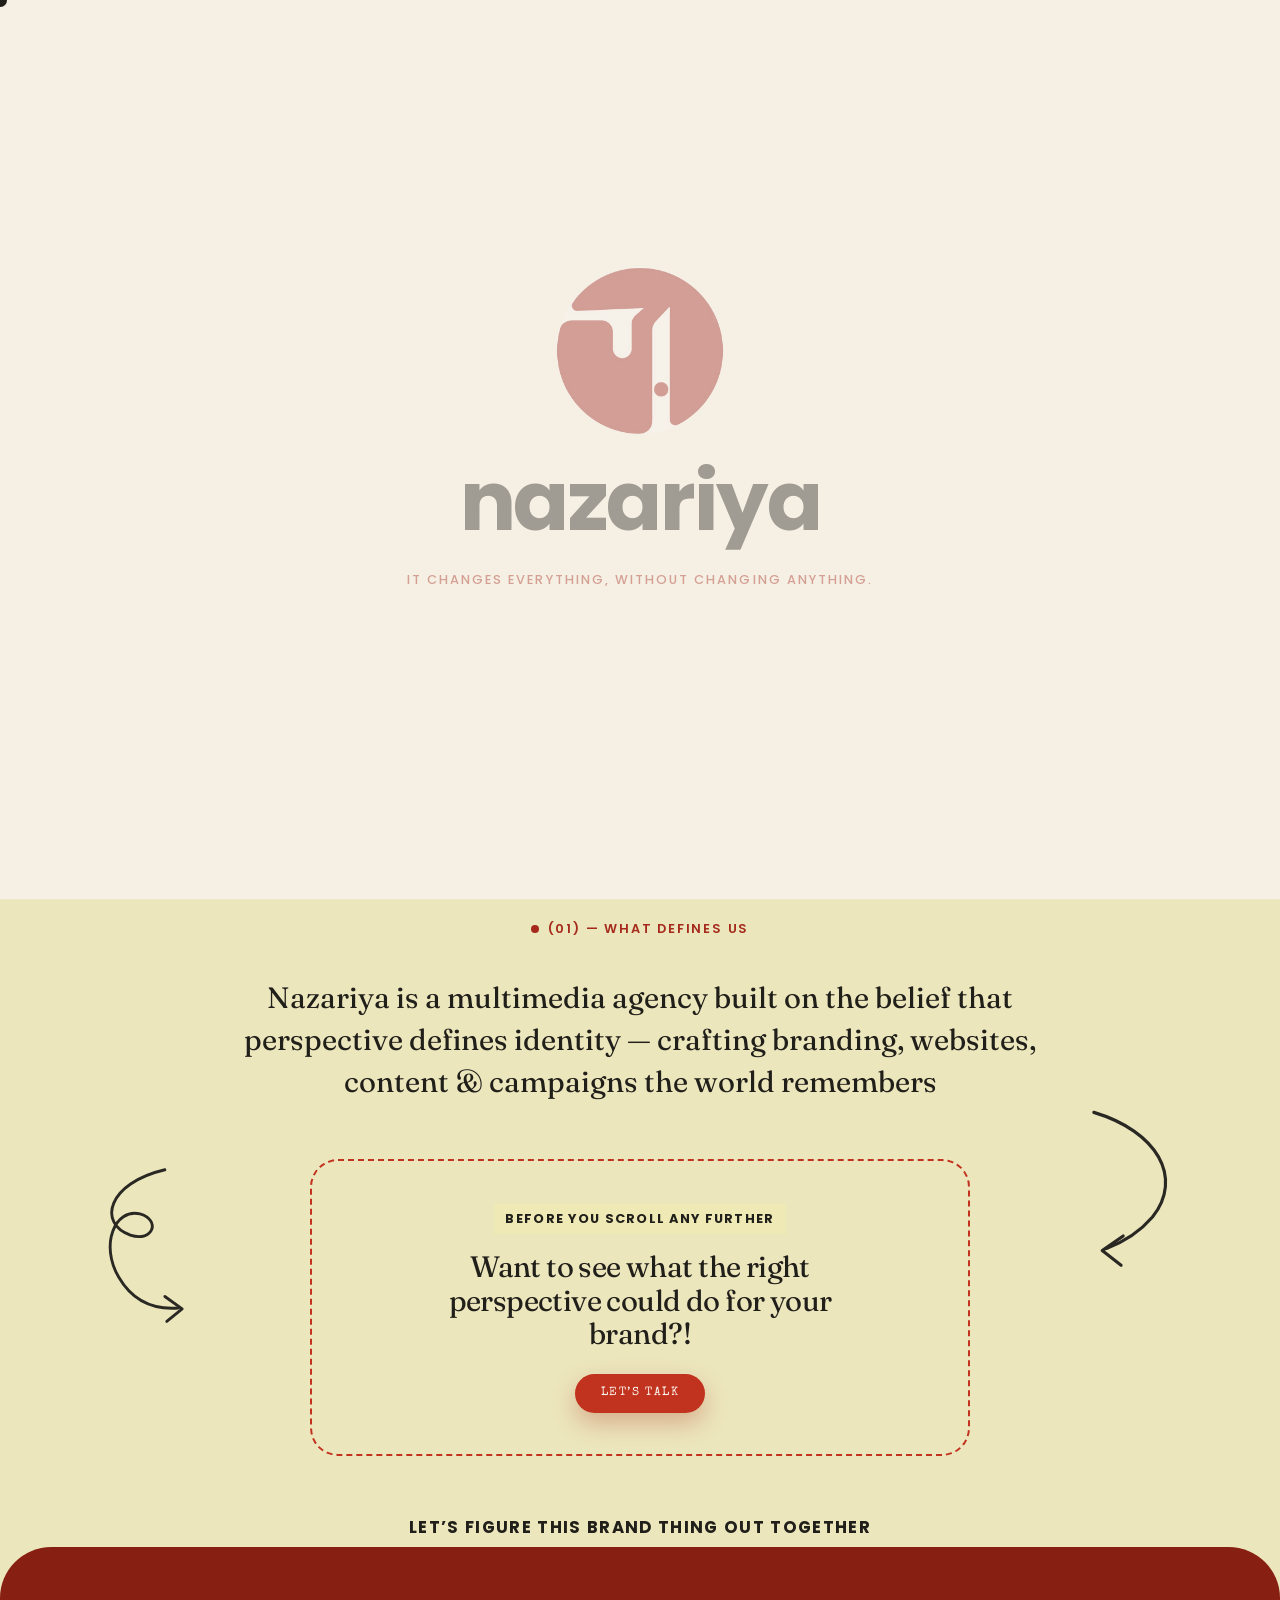
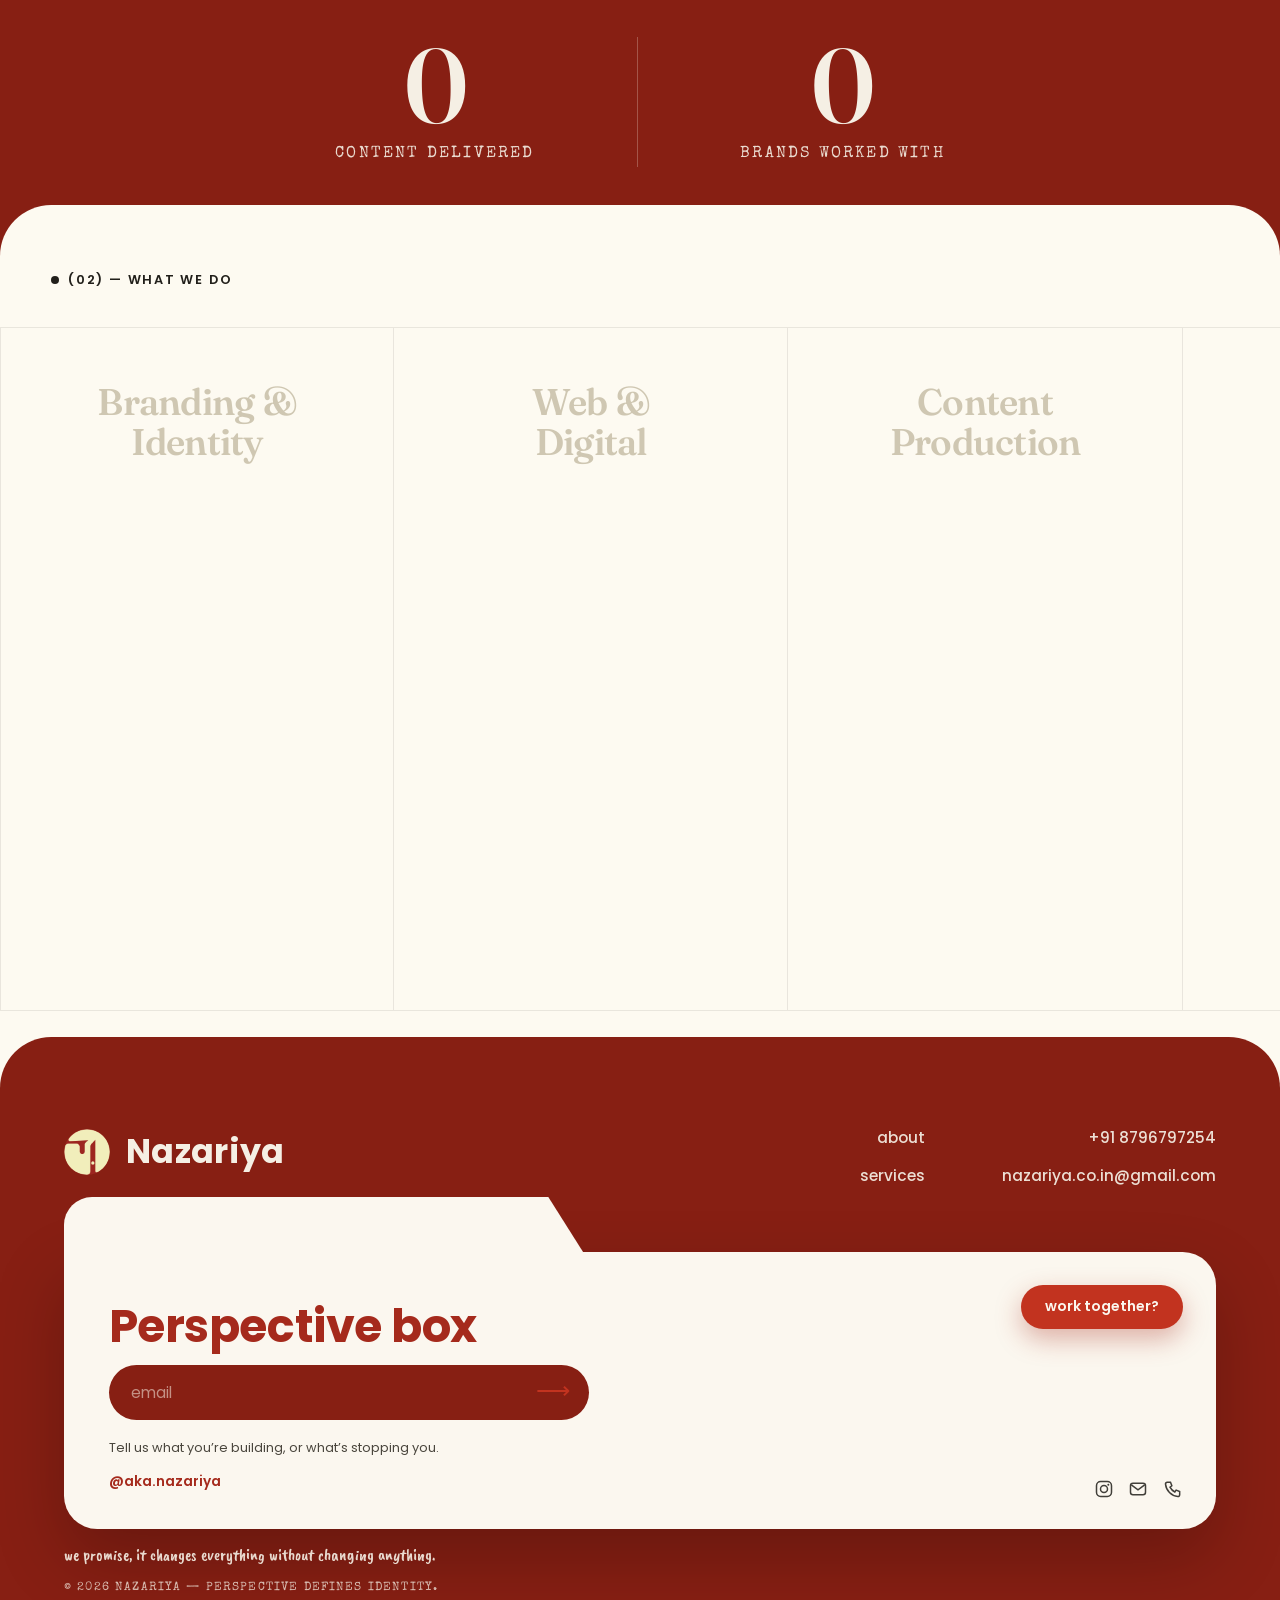
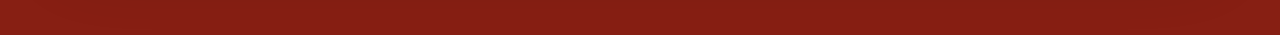
==== commit 60f1bd6f: "Declare light-only color scheme to stop browser auto-dark inverting the design Adds color-scheme:lig" ====
--- a/index.html
+++ b/index.html
@@ -8,6 +8,7 @@
     <meta name="keywords" content="multimedia agency, branding, brand identity, web design, content creation, social media marketing, print design, packaging design, creative agency, Delhi" />
     <meta name="robots" content="index, follow, max-image-preview:large, max-snippet:-1, max-video-preview:-1" />
     <meta name="theme-color" content="#871f13" />
+    <meta name="color-scheme" content="light" />
     <link rel="canonical" href="https://akanazariya.com/" />
 
     <!-- Open Graph / Facebook / WhatsApp / LinkedIn -->
--- a/hero-v2.css
+++ b/hero-v2.css
@@ -3,6 +3,10 @@
    (BrandLyft-style hero, rebuilt with Nazariya tokens)
    Injected on top of the compiled bundle by hero-v2.js
    --------------------------------------------------------- */
+
+/* Light-only site: stop browsers (e.g. Chrome/Android "auto dark") from
+   force-inverting the cream design into muddy dark colors. */
+html { color-scheme: light; }
 
 /* hide the original hero only once the v2 script has mounted */
 html.has-hero-v2 main > section.hero { display: none !important; }
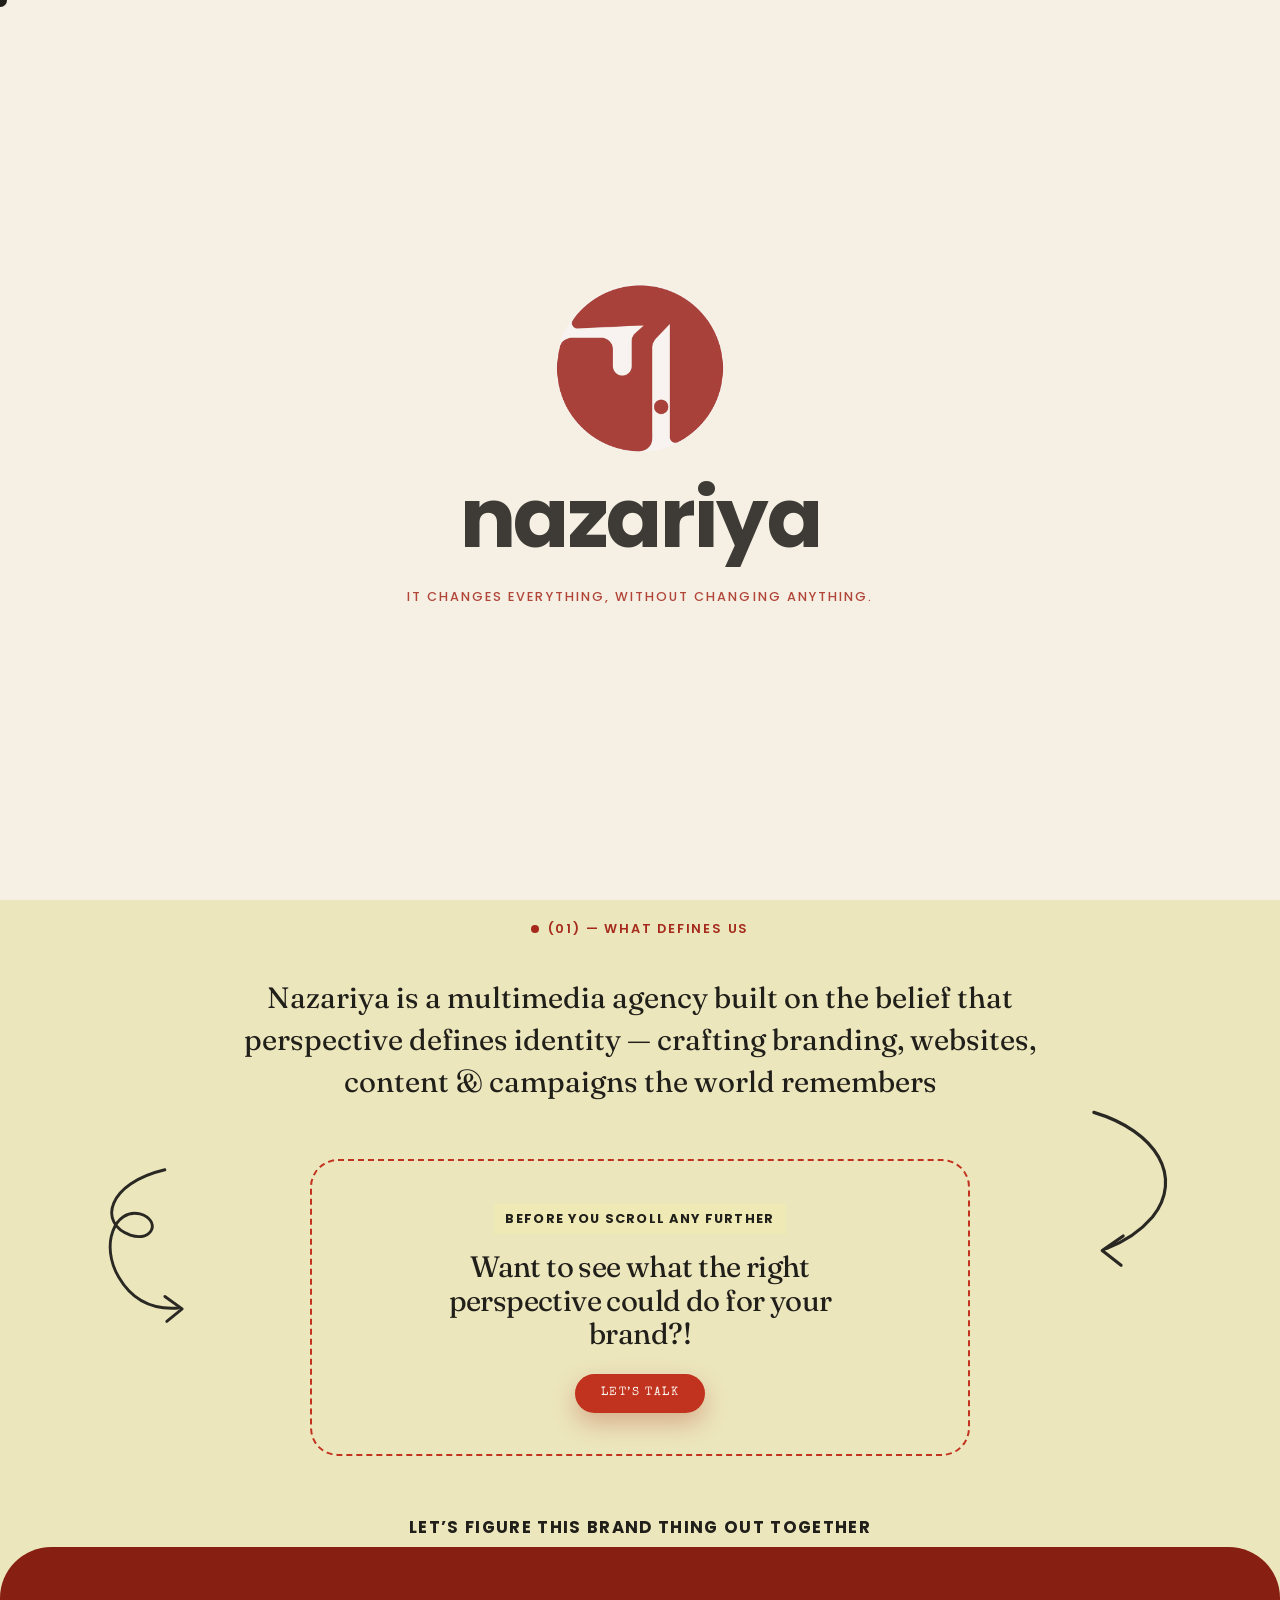
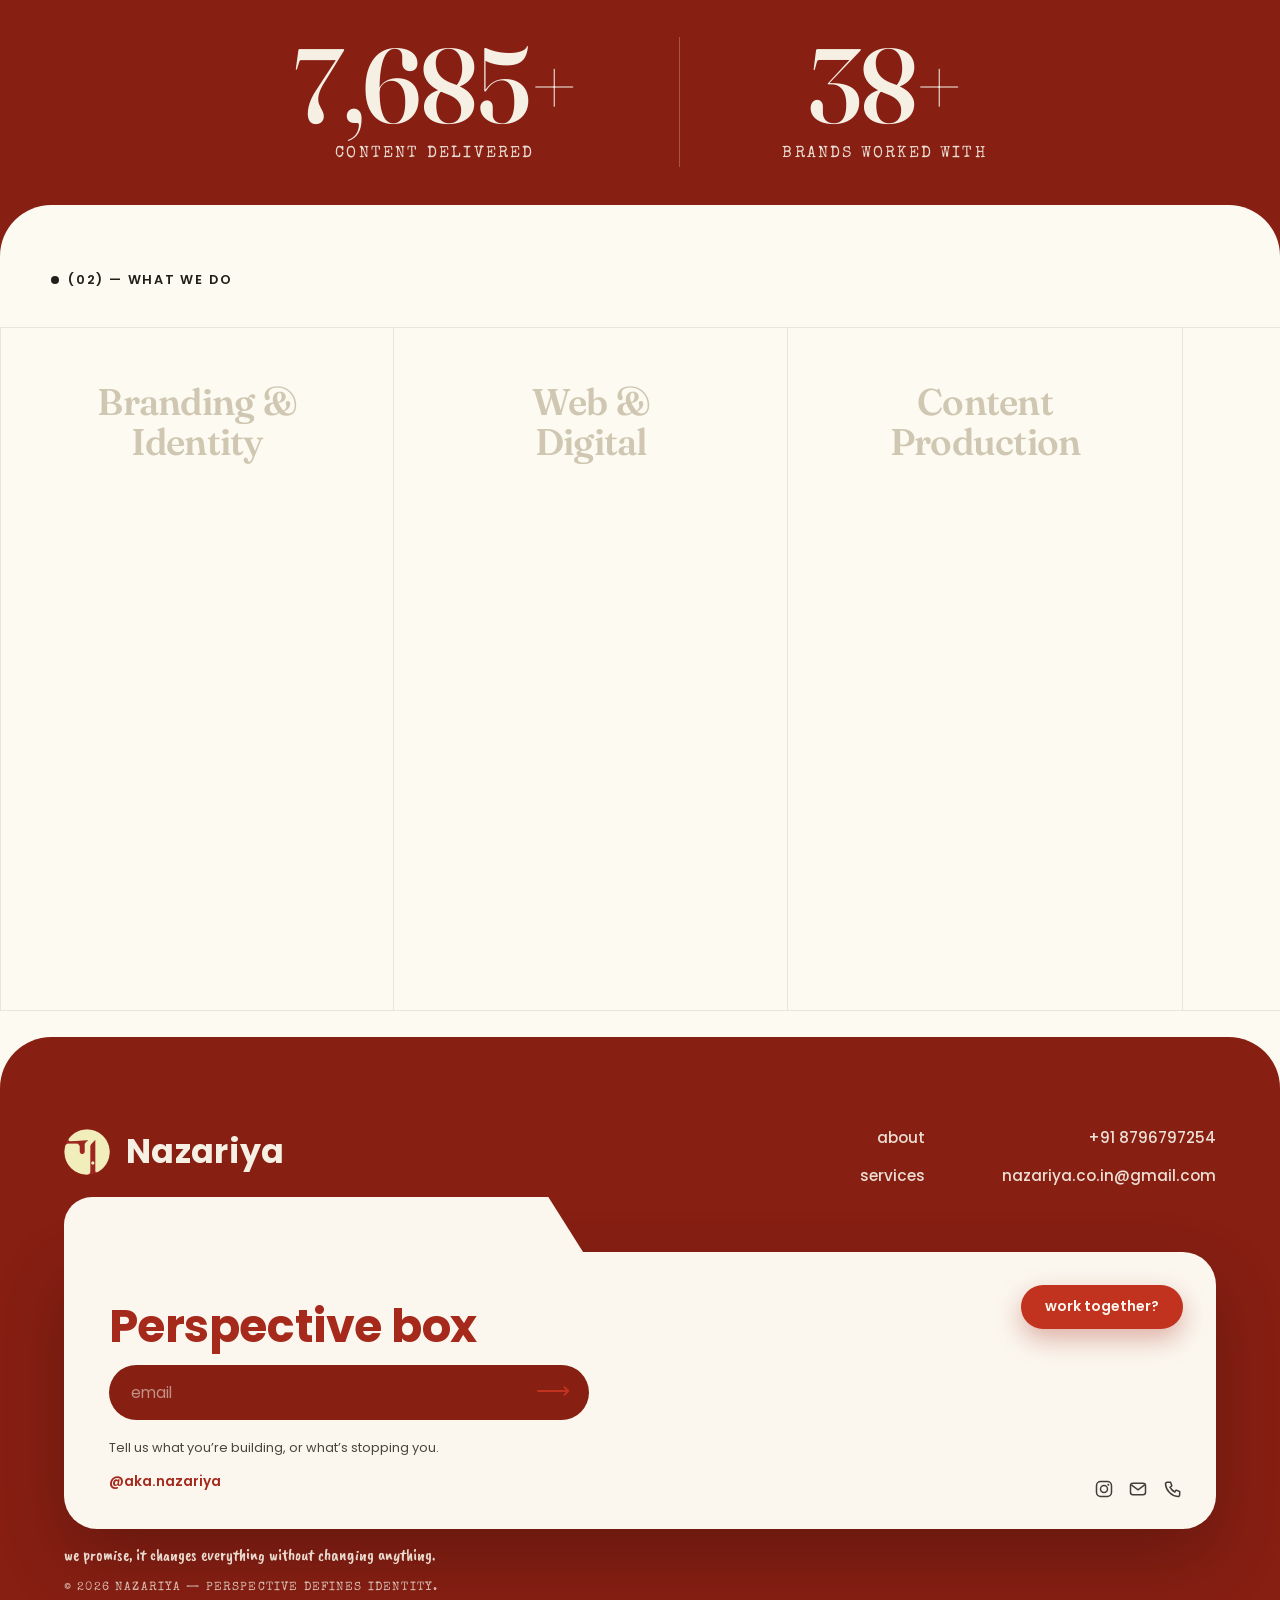
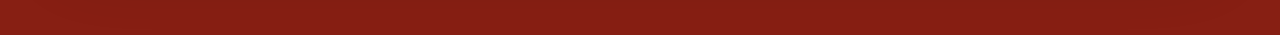
==== commit 897e4e07: "Remove full imported portfolio; keep only curated Design pieces - Empties Branding, Web, Content, So" ====
--- a/index.html
+++ b/index.html
@@ -40,7 +40,7 @@
     />
 
     <title>näzariya — multimedia agency</title>
-    <script type="module" crossorigin src="/assets/index-CHQybDnV.js"></script>
+    <script type="module" crossorigin src="/assets/index-CHQybDnV2.js"></script>
     <link rel="stylesheet" crossorigin href="/assets/index-DzI8z1Di.css">
     <link rel="stylesheet" href="/hero-v2.css">
     <script defer src="/hero-v2.js"></script>
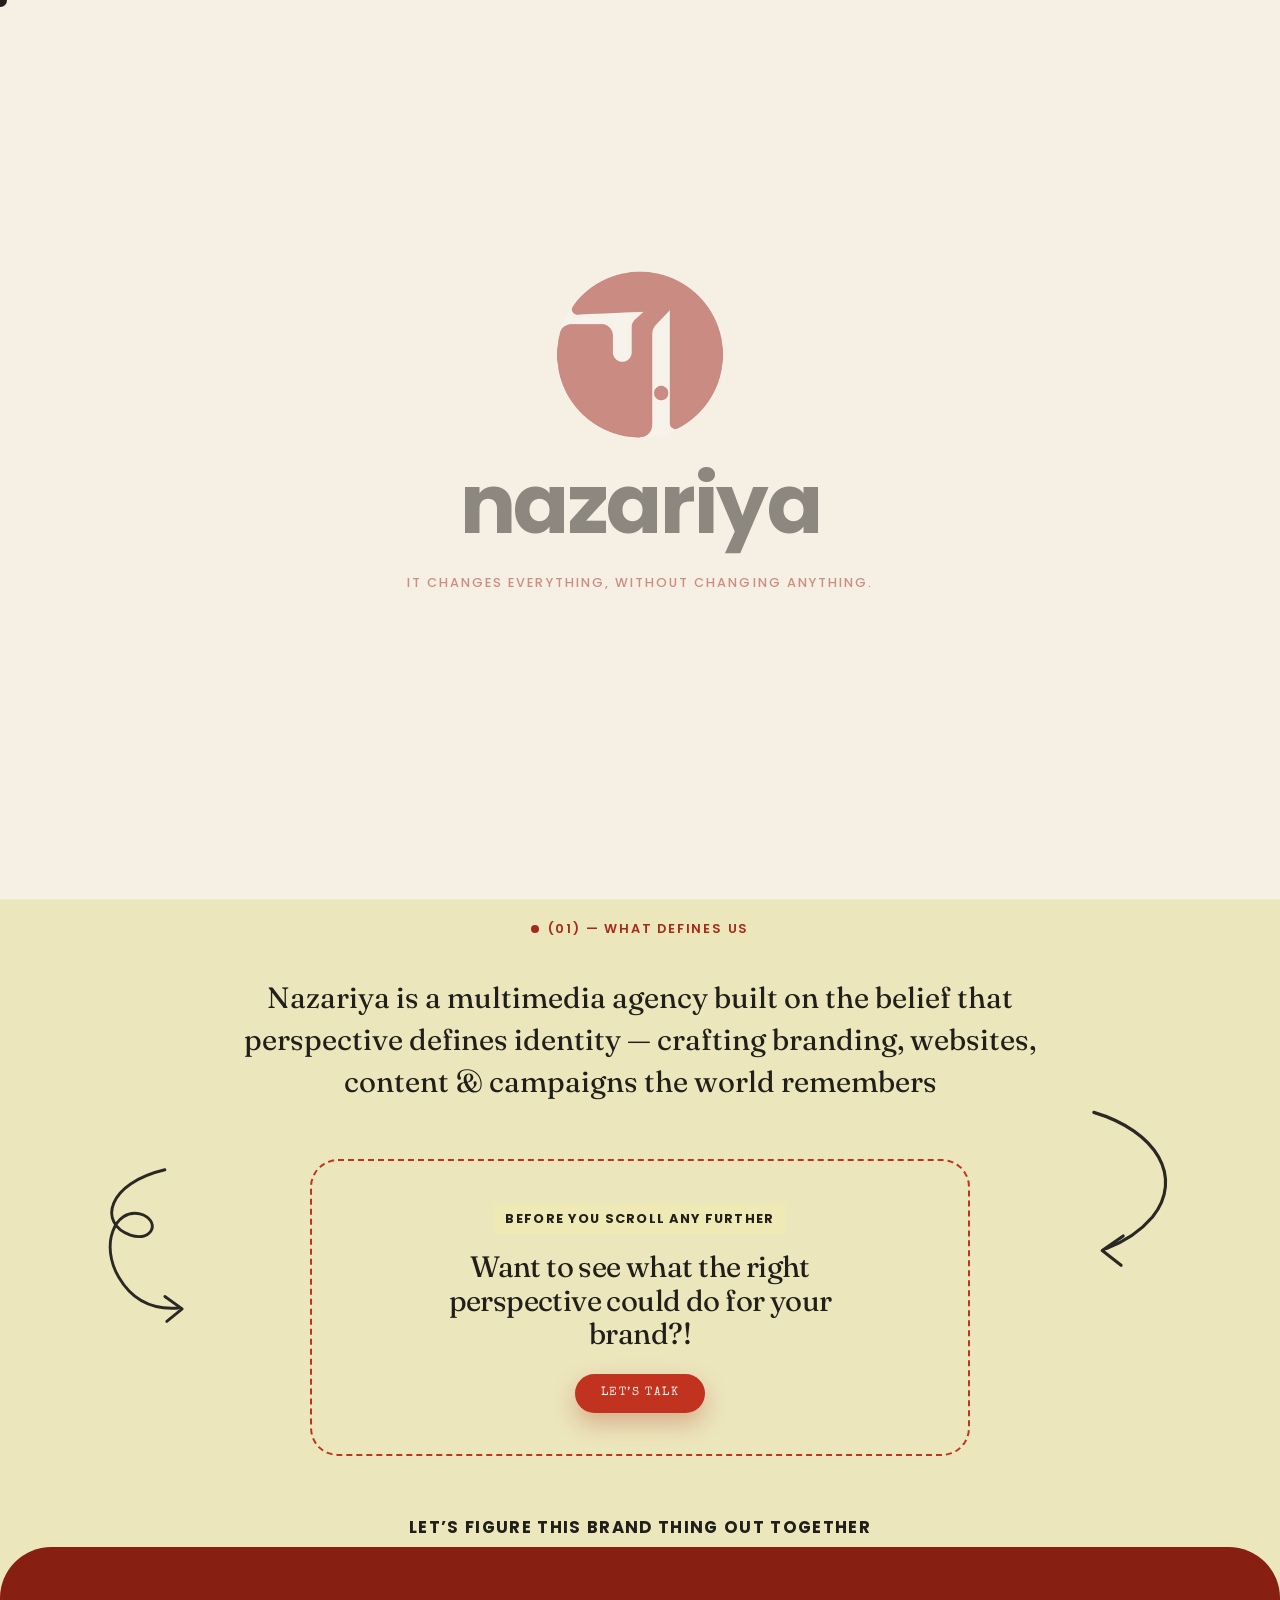
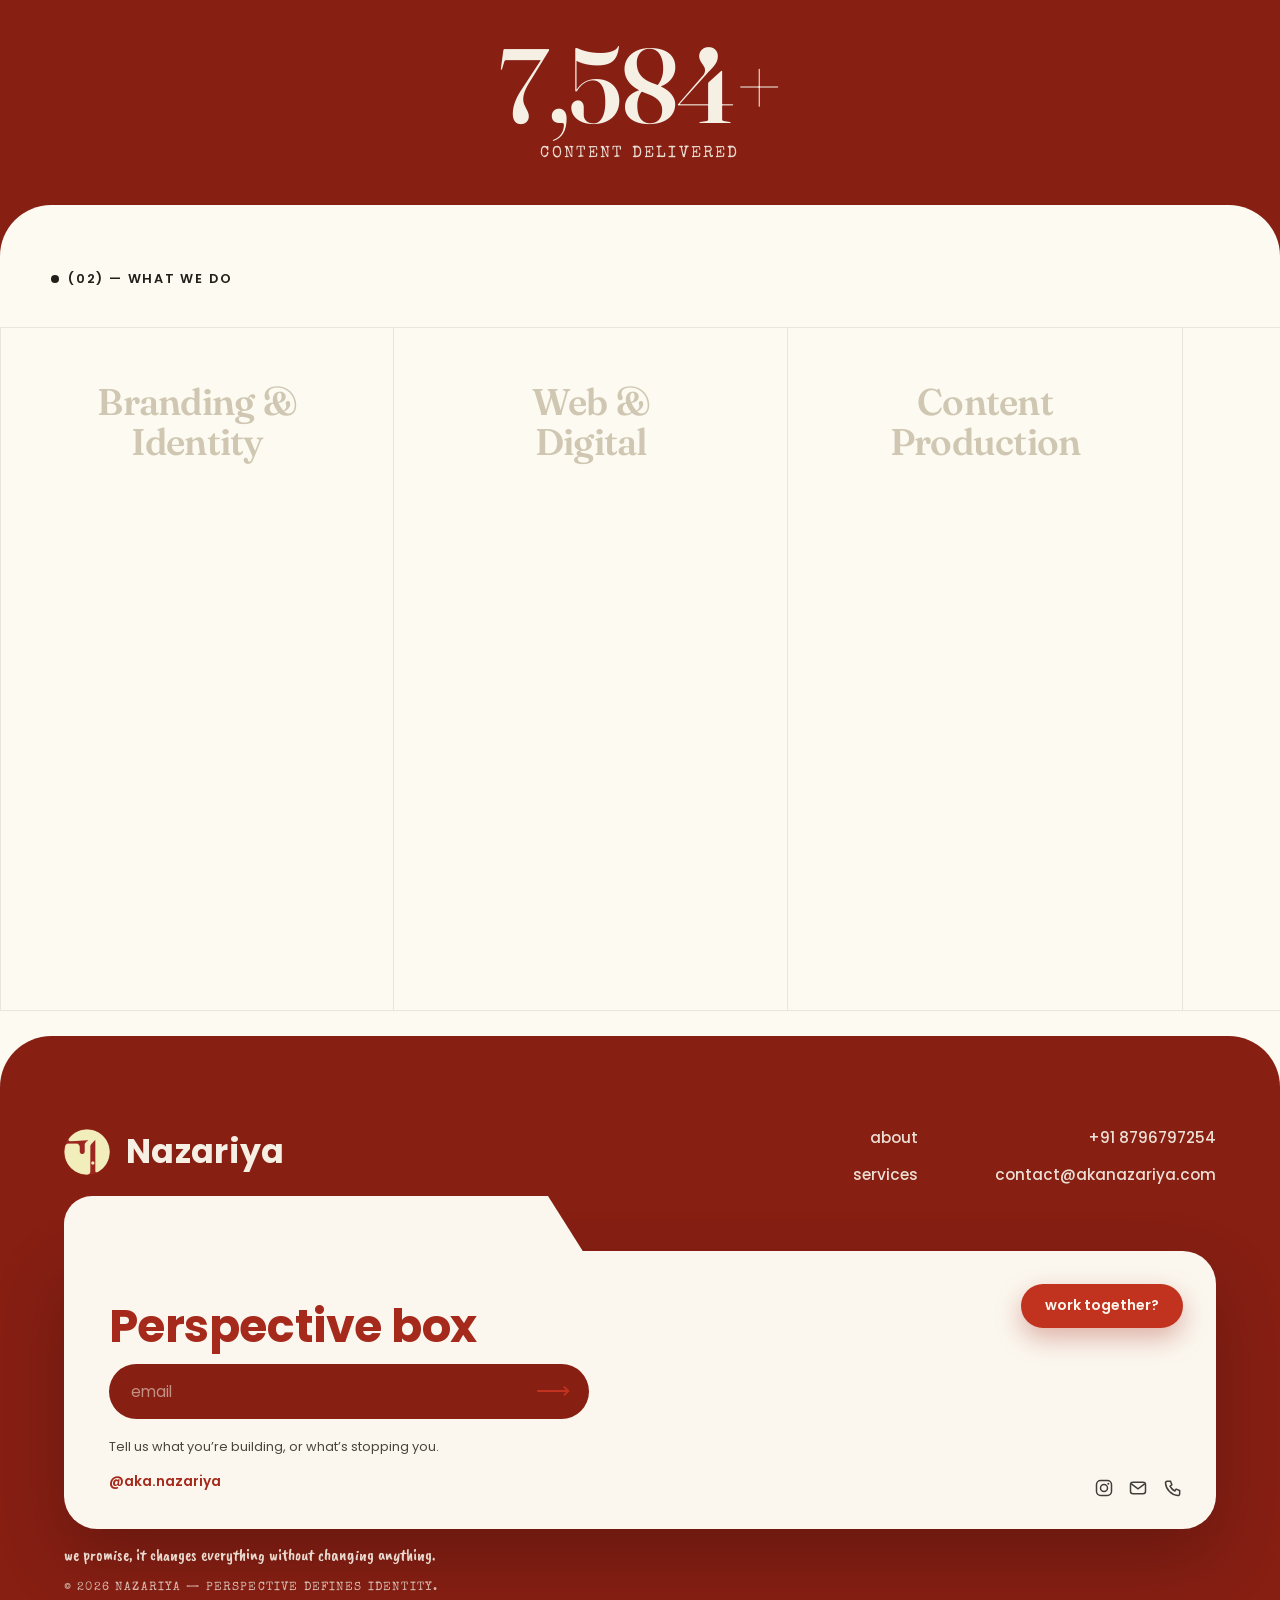
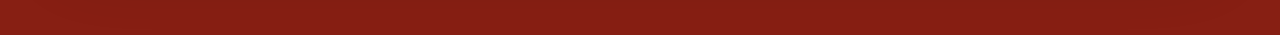
==== commit 775d36cf: "Replace email with business email contact@akanazariya.com (footer, JSON-LD, bundle) Co-Authored-By: " ====
--- a/index.html
+++ b/index.html
@@ -59,7 +59,7 @@
         "logo": "https://akanazariya.com/favicon.png",
         "image": "https://akanazariya.com/og-image.jpg",
         "description": "A multimedia agency built on the belief that perspective defines identity. Branding, websites, content & campaigns the world remembers.",
-        "email": "nazariya.co.in@gmail.com",
+        "email": "contact@akanazariya.com",
         "telephone": "+91-8796797254",
         "foundingDate": "2024",
         "areaServed": "IN",
@@ -68,7 +68,7 @@
         "contactPoint": {
           "@type": "ContactPoint",
           "contactType": "customer service",
-          "email": "nazariya.co.in@gmail.com",
+          "email": "contact@akanazariya.com",
           "telephone": "+91-8796797254"
         }
       }
--- a/hero-v2.css
+++ b/hero-v2.css
@@ -5,8 +5,9 @@
    --------------------------------------------------------- */
 
 /* Light-only site: stop browsers (e.g. Chrome/Android "auto dark") from
-   force-inverting the cream design into muddy dark colors. */
-html { color-scheme: light; }
+   force-inverting the cream design into muddy dark colors. The `only`
+   keyword is a hard request to the UA to apply NO automatic dark treatment. */
+html, body { color-scheme: only light !important; }
 
 /* hide the original hero only once the v2 script has mounted */
 html.has-hero-v2 main > section.hero { display: none !important; }
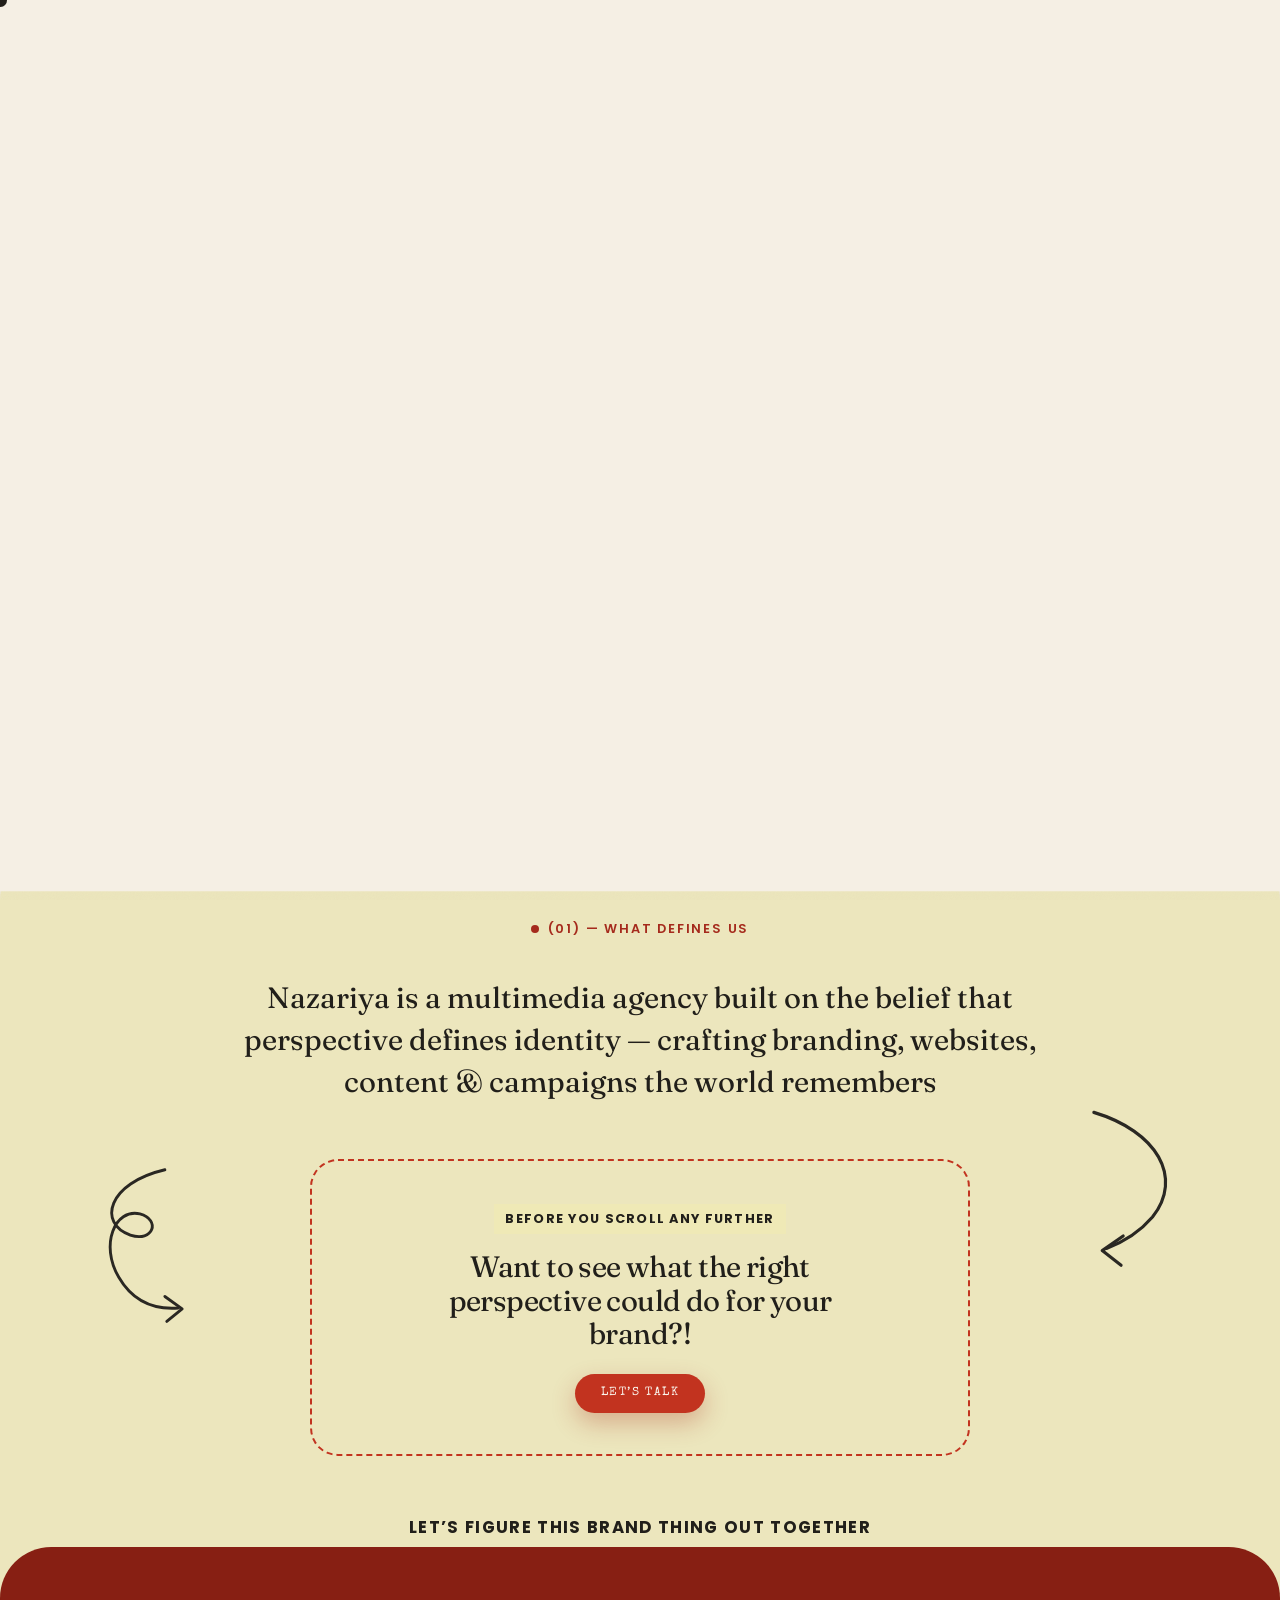
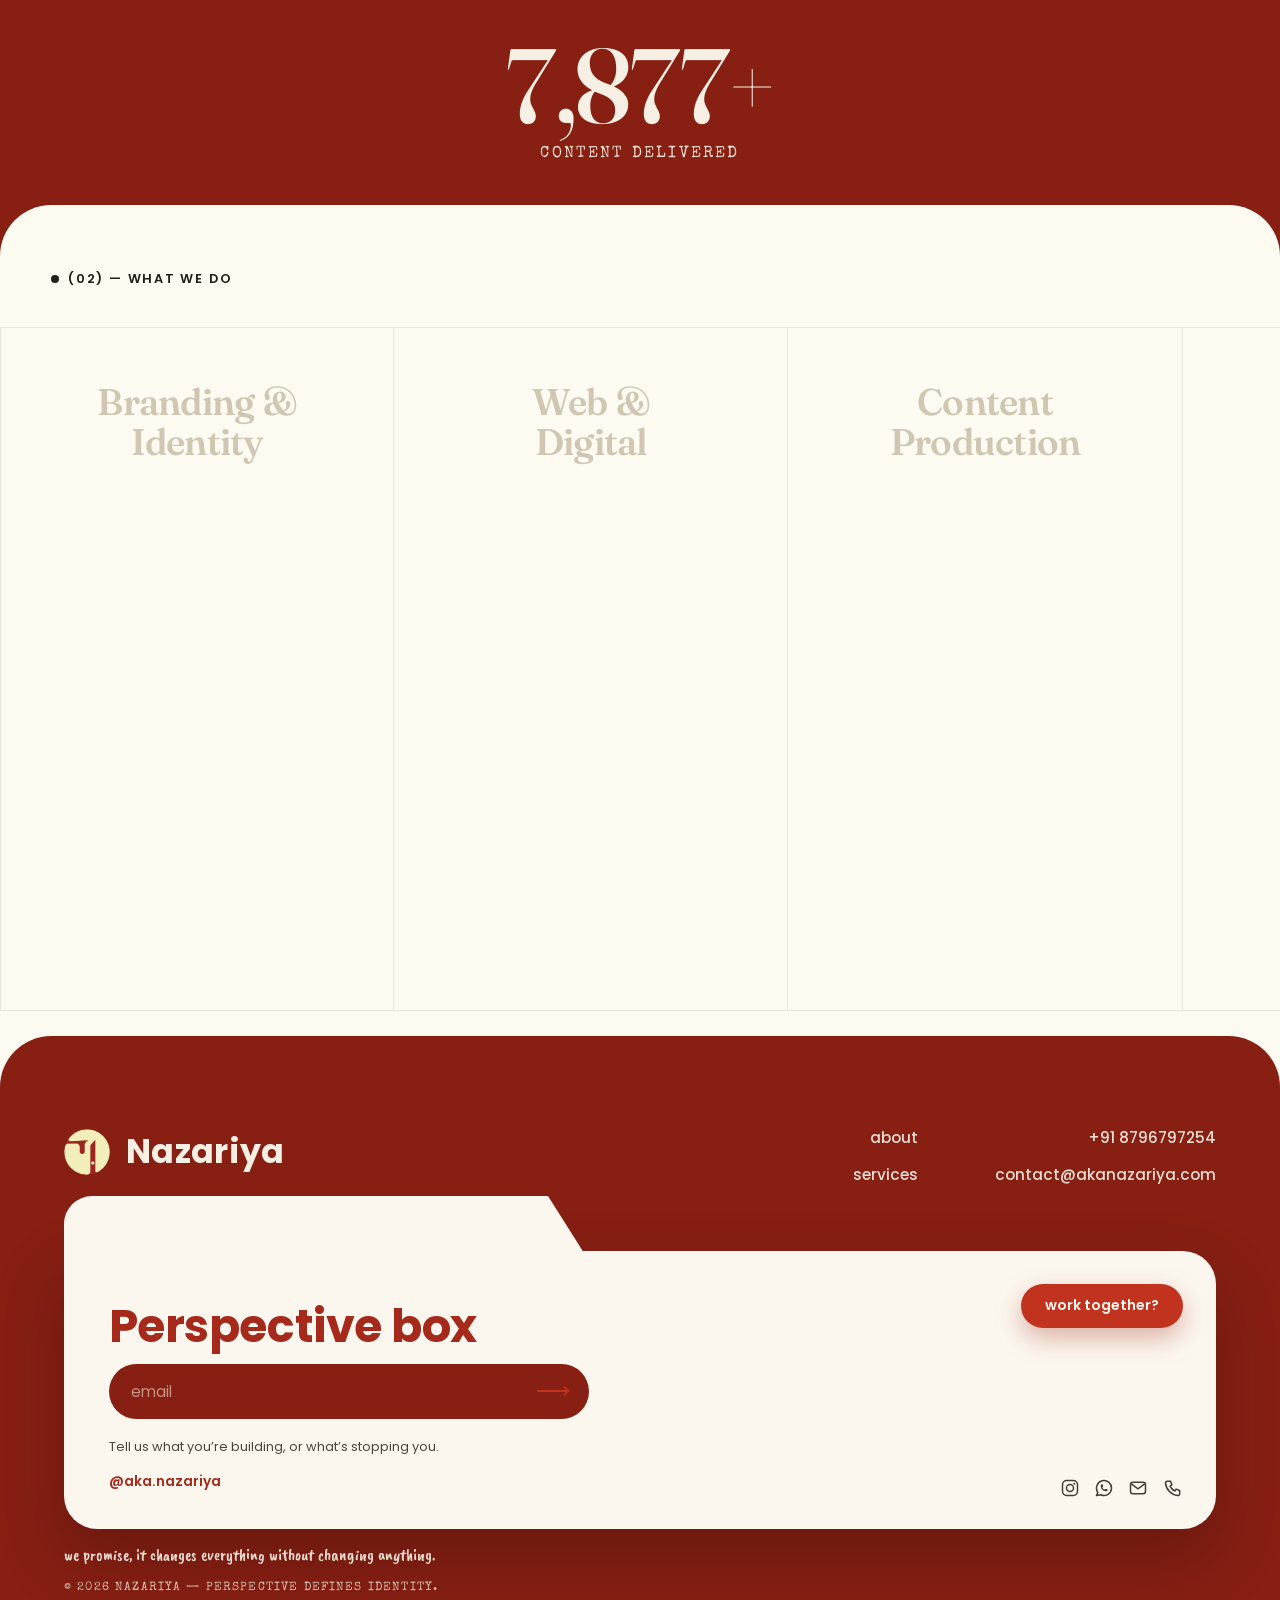
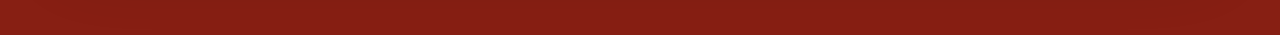
==== commit 5cb295b3: "Mobile optimization + scroll-down work galleries - mobile.css: phone fixes across every section (nav" ====
--- a/index.html
+++ b/index.html
@@ -47,6 +47,8 @@
     <link rel="stylesheet" href="/services-v2.css">
     <script defer src="/services-v2.js"></script>
     <link rel="stylesheet" href="/gallery-reel.css">
+    <link rel="stylesheet" href="/gallery-grid.css">
+    <link rel="stylesheet" href="/mobile.css">
     <script defer src="/gallery-perf.js"></script>
 
     <script type="application/ld+json">
--- a/gallery-grid.css
+++ b/gallery-grid.css
@@ -0,0 +1,46 @@
+/* =============================================================
+   gallery-grid.css — /work galleries scroll DOWN as a masonry
+   grid instead of two sideways auto-scrolling reel rows.
+   Applies on ALL devices (per request).
+
+   Structure of the reel (rendered by the bundle):
+     .media-reels > (1–2) .media-reel > .reel > .reel__track
+       > .reel__group (×2 identical seamless-loop copies)
+         > .mreel-tile > .mreel-tile__media > img|video
+
+   Approach: collapse every wrapper with `display:contents` so all
+   tiles become multi-column items of .media-reels; hide the
+   duplicate loop group so each piece shows once. The bundle's GSAP
+   horizontal tween then animates a box-less .reel__track = a visual
+   no-op, so no bundle/JS edits are needed.
+   ============================================================= */
+.wcat__body .media-reels {
+  display: block;
+  column-count: 4;
+  column-gap: clamp(0.7rem, 1.4vw, 1.3rem);
+}
+.wcat__body .media-reel,
+.wcat__body .reel,
+.wcat__body .reel__track,
+.wcat__body .reel__group:first-child {
+  display: contents;
+}
+/* seamless-loop duplicate copy — hide so nothing repeats */
+.wcat__body .reel__group + .reel__group { display: none !important; }
+
+/* each tile = one masonry cell at its natural aspect ratio */
+.wcat__body .mreel-tile {
+  display: block;
+  width: 100%;
+  margin: 0 0 clamp(0.7rem, 1.4vw, 1.3rem);
+  break-inside: avoid;
+  -webkit-column-break-inside: avoid;
+}
+.wcat__body .mreel-tile:first-child { padding-left: 0; } /* drop the reel's full-bleed lead pad */
+.wcat__body .mreel-tile__media { height: auto; }
+.wcat__body .mreel-tile__media img,
+.wcat__body .mreel-tile__media video { width: 100%; height: auto; }
+
+/* fewer columns as the screen narrows */
+@media (max-width: 1024px) { .wcat__body .media-reels { column-count: 3; } }
+@media (max-width: 600px)  { .wcat__body .media-reels { column-count: 2; } }
--- a/mobile.css
+++ b/mobile.css
@@ -0,0 +1,110 @@
+/* =============================================================
+   mobile.css — phone optimisations for every section
+   Loaded LAST (after the bundle CSS + hero-v2/services-v2/
+   gallery-reel), so these rules win without touching the
+   compiled bundle. Scope: phones/tablets (<=768px) plus a few
+   touch-only rules keyed on `(hover: none)` for real devices.
+   ============================================================= */
+
+/* ---- global mobile hygiene ------------------------------------------ */
+@media (max-width: 768px) {
+  html { -webkit-text-size-adjust: 100%; text-size-adjust: 100%; }
+  /* a soft branded tap flash instead of the default grey iOS block */
+  a, button, .svc2__panel, [data-hover] {
+    -webkit-tap-highlight-color: rgba(165, 42, 28, 0.14);
+  }
+}
+
+/* =============================================================
+   NAV — fit logo + 3 links comfortably down to 320px, and give
+   the links a real tap area (they were 17px tall).
+   ============================================================= */
+@media (max-width: 430px) {
+  .nav { padding-left: 16px; padding-right: 16px; }
+  .nav__wordmark { font-size: 1.3rem; }        /* was 1.7rem — frees width */
+  .nav .nav__links { gap: 0.7rem; }
+  .nav .nav__link { font-size: 0.8rem; }
+}
+/* very small phones: show only the logo mark so links never clip
+   the wordmark (the mark still reads as the Nazariya logo) */
+@media (max-width: 345px) {
+  .nav__wordmark { display: none; }
+}
+/* enlarge each link's hit area WITHOUT breaking the roll-up animation
+   (the link is height:1.3em / overflow:hidden, so padding would leak the
+   second span — grow the tappable region with a transparent overlay).
+   `hover:none` targets real touch devices; the width fallback keeps it
+   working on any narrow phone-sized viewport too. */
+@media (hover: none), (max-width: 768px) {
+  .nav__link { position: relative; }
+  .nav__link::after { content: ''; position: absolute; inset: -15px -5px; }
+}
+
+/* =============================================================
+   ABOUT — give the "let's talk" pill a full 44px tap target.
+   ============================================================= */
+@media (max-width: 768px) {
+  .abt__cta { padding-top: 0.85rem; padding-bottom: 0.85rem; }
+}
+
+/* =============================================================
+   STATS — the single figure gets more presence on a phone.
+   ============================================================= */
+@media (max-width: 600px) {
+  .abtstats__num { font-size: clamp(3.6rem, 18vw, 5rem); }
+}
+
+/* =============================================================
+   SERVICES — the swipe strip is a phone's weakest spot.
+   ============================================================= */
+/* Titles are faint grey (#cfc7b2) until a panel is hovered/opened. On a
+   touch device there is no hover, so every un-opened service name stayed
+   near-invisible. Show them in full ink by default; the tapped-open panel
+   still switches to its flood-ink colour (that rule is more specific). */
+@media (hover: none), (max-width: 768px) {
+  .svc2__title { color: var(--ink); }
+  /* keep the little "go" arrow visible so it's obvious a panel opens/links */
+  .svc2__go { opacity: 1; transform: none; }
+}
+/* let the first & last panel settle in the centre when swipe-snapping
+   (panels already use scroll-snap-align:center in touch mode). Gated so a
+   reduced-motion DESKTOP — which also receives .is-touch — stays flush. */
+@media (hover: none), (max-width: 768px) {
+  .svc2__vp.is-touch { scroll-padding-inline: 12vw; }
+  .svc2__vp.is-touch .svc2__strip { padding-inline: 12vw; }
+}
+
+/* =============================================================
+   FOOTER — bump every tiny control to a real tap target.
+   ============================================================= */
+/* 760px (not 768) so these engage exactly when hero-v2's stacked mobile
+   footer layout does — no in-between seam. */
+@media (max-width: 760px) {
+  /* >=16px so iOS Safari doesn't auto-zoom when the field is focused */
+  .ftr__input { font-size: 16px; }
+  .ftr__send { min-height: 44px; padding: 0.55rem 0.85rem; }
+  /* link columns / IG: taller rows -> ~47px tap targets */
+  .ftr__col a { padding: 0.72rem 0; }
+  .ftr__ig { padding: 0.78rem 0; }
+  /* "work together?" pill */
+  .ftr__cta { min-height: 44px; display: inline-flex; align-items: center; }
+  /* social icons: 20px glyphs -> ~42px hit areas */
+  .ftr__socials { gap: 0.5rem; }
+  .ftr__socials a { padding: 11px; }
+  /* readability: the note is a real sentence; the credit line was ~9px */
+  .ftr__note { font-size: 0.92rem; }
+  .ftr__credit { font-size: 0.7rem; }
+}
+
+/* =============================================================
+   WORK GALLERY — the "all work" back link needs a tap target,
+   and the spec list reads a touch small.
+   ============================================================= */
+@media (max-width: 768px) {
+  .wcat__back {
+    min-height: 44px;
+    align-items: center;
+    margin-bottom: clamp(1.2rem, 4vw, 2.2rem);
+  }
+  .wcat__spec { font-size: clamp(0.95rem, 3.4vw, 1.05rem); }
+}
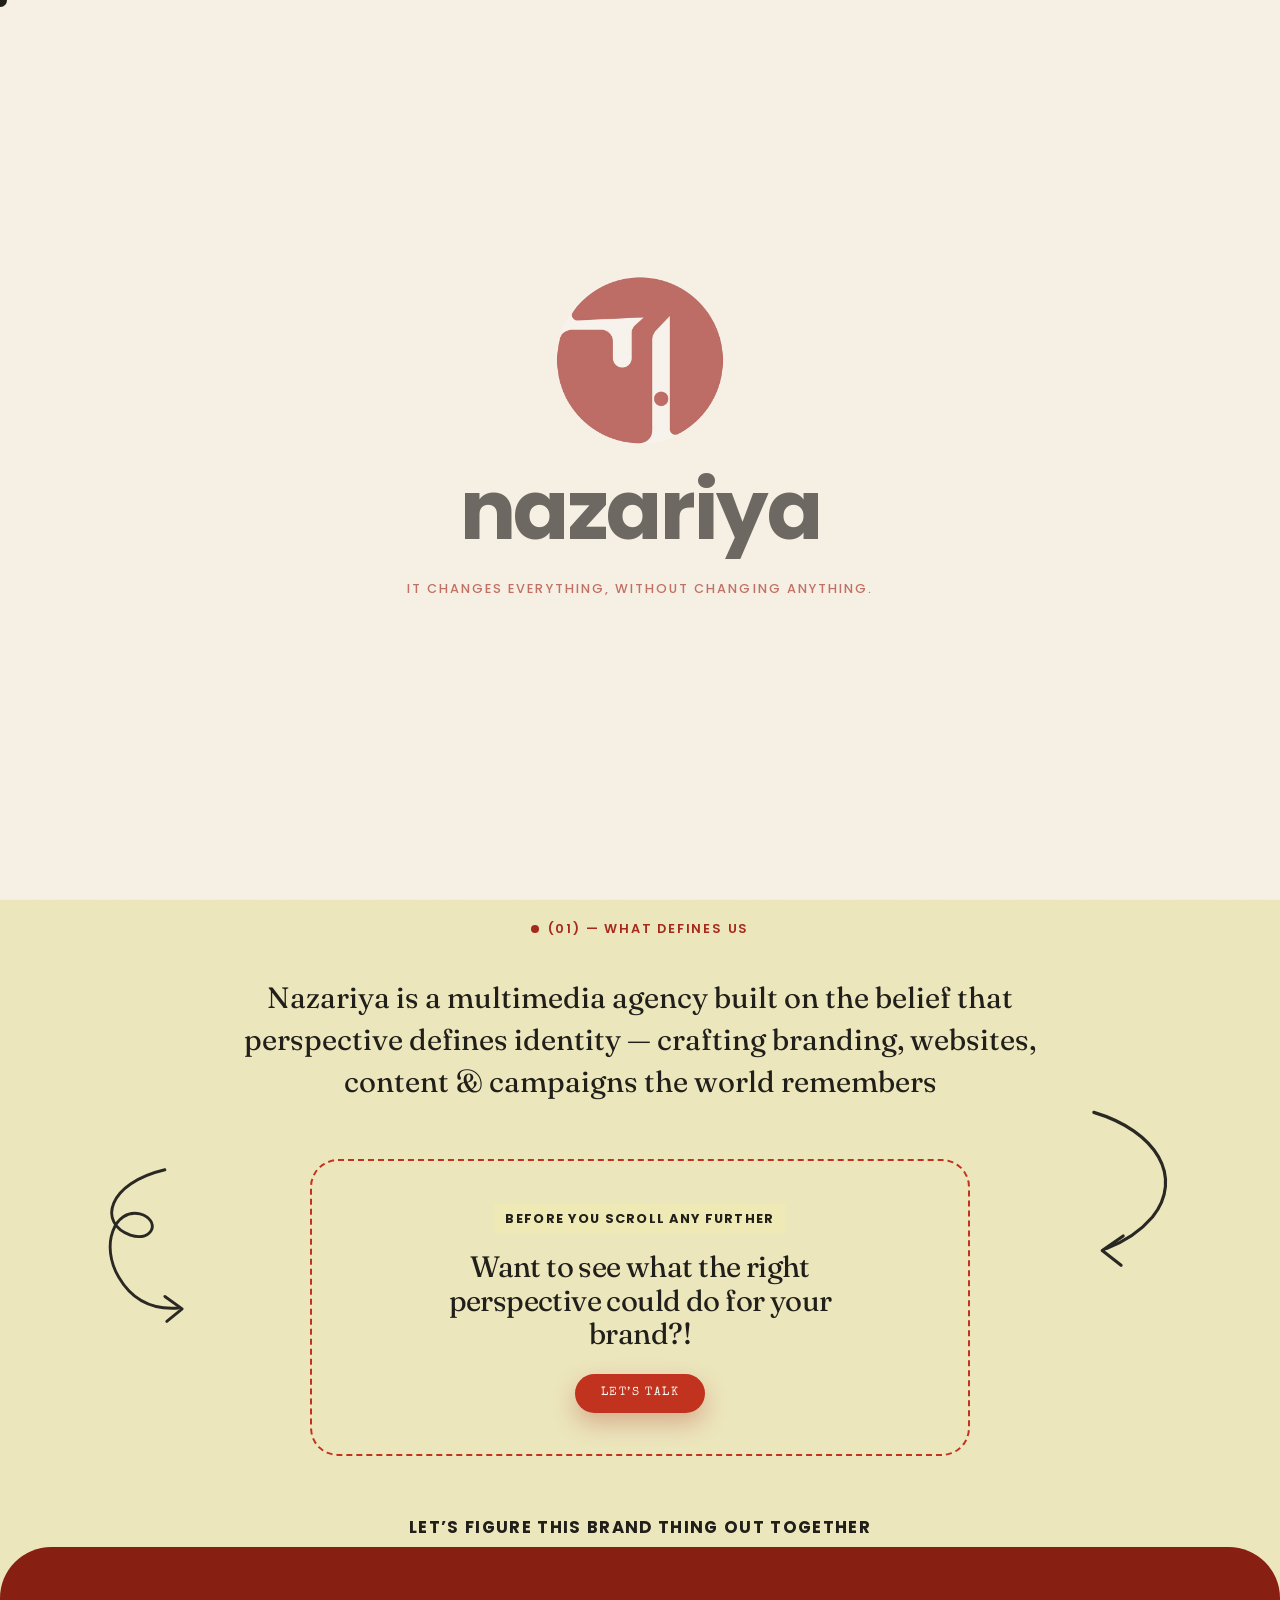
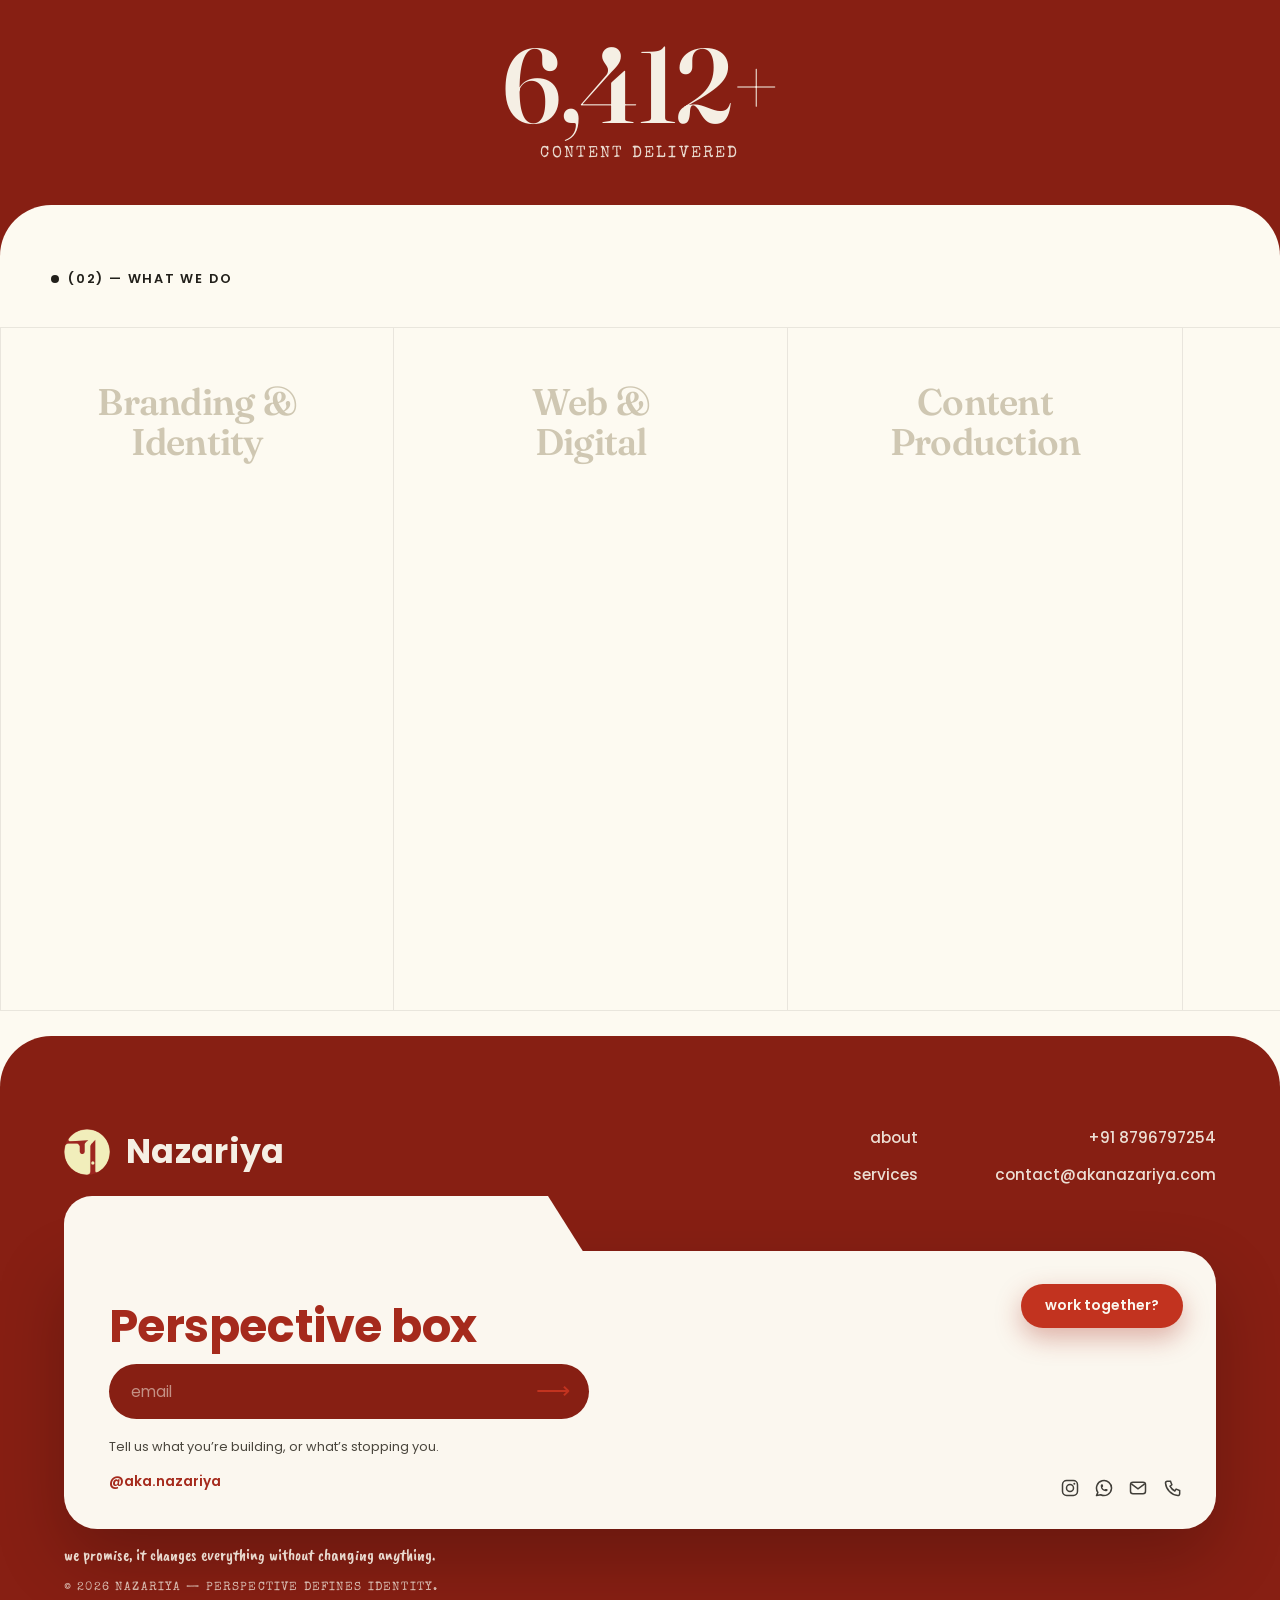
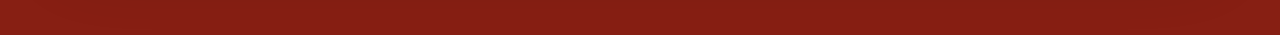
==== commit 02542f7d: "Optimize load speed: right-size hero-belt assets, cache headers, trim fonts Home page transfer ~9.3M" ====
--- a/index.html
+++ b/index.html
@@ -35,7 +35,7 @@
     <link rel="preconnect" href="https://fonts.googleapis.com" />
     <link rel="preconnect" href="https://fonts.gstatic.com" crossorigin />
     <link
-      href="https://fonts.googleapis.com/css2?family=Fraunces:ital,opsz,wght@0,9..144,300..900;1,9..144,300..900&family=Cormorant+Garamond:ital,wght@0,400;0,500;0,600;1,400;1,500&family=Inter:wght@400;500;600;700;800;900&family=Poppins:ital,wght@0,300;0,400;0,500;0,600;0,700;0,800;1,500&family=Special+Elite&family=Caveat+Brush&family=Space+Mono:ital,wght@0,400;0,700;1,400&display=swap"
+      href="https://fonts.googleapis.com/css2?family=Fraunces:ital,opsz,wght@0,9..144,300..900;1,9..144,300..900&family=Cormorant+Garamond:wght@400&family=Inter:wght@800&family=Poppins:wght@400;500;600;700&family=Special+Elite&family=Caveat+Brush&family=Space+Mono:wght@400;700&display=swap"
       rel="stylesheet"
     />
 
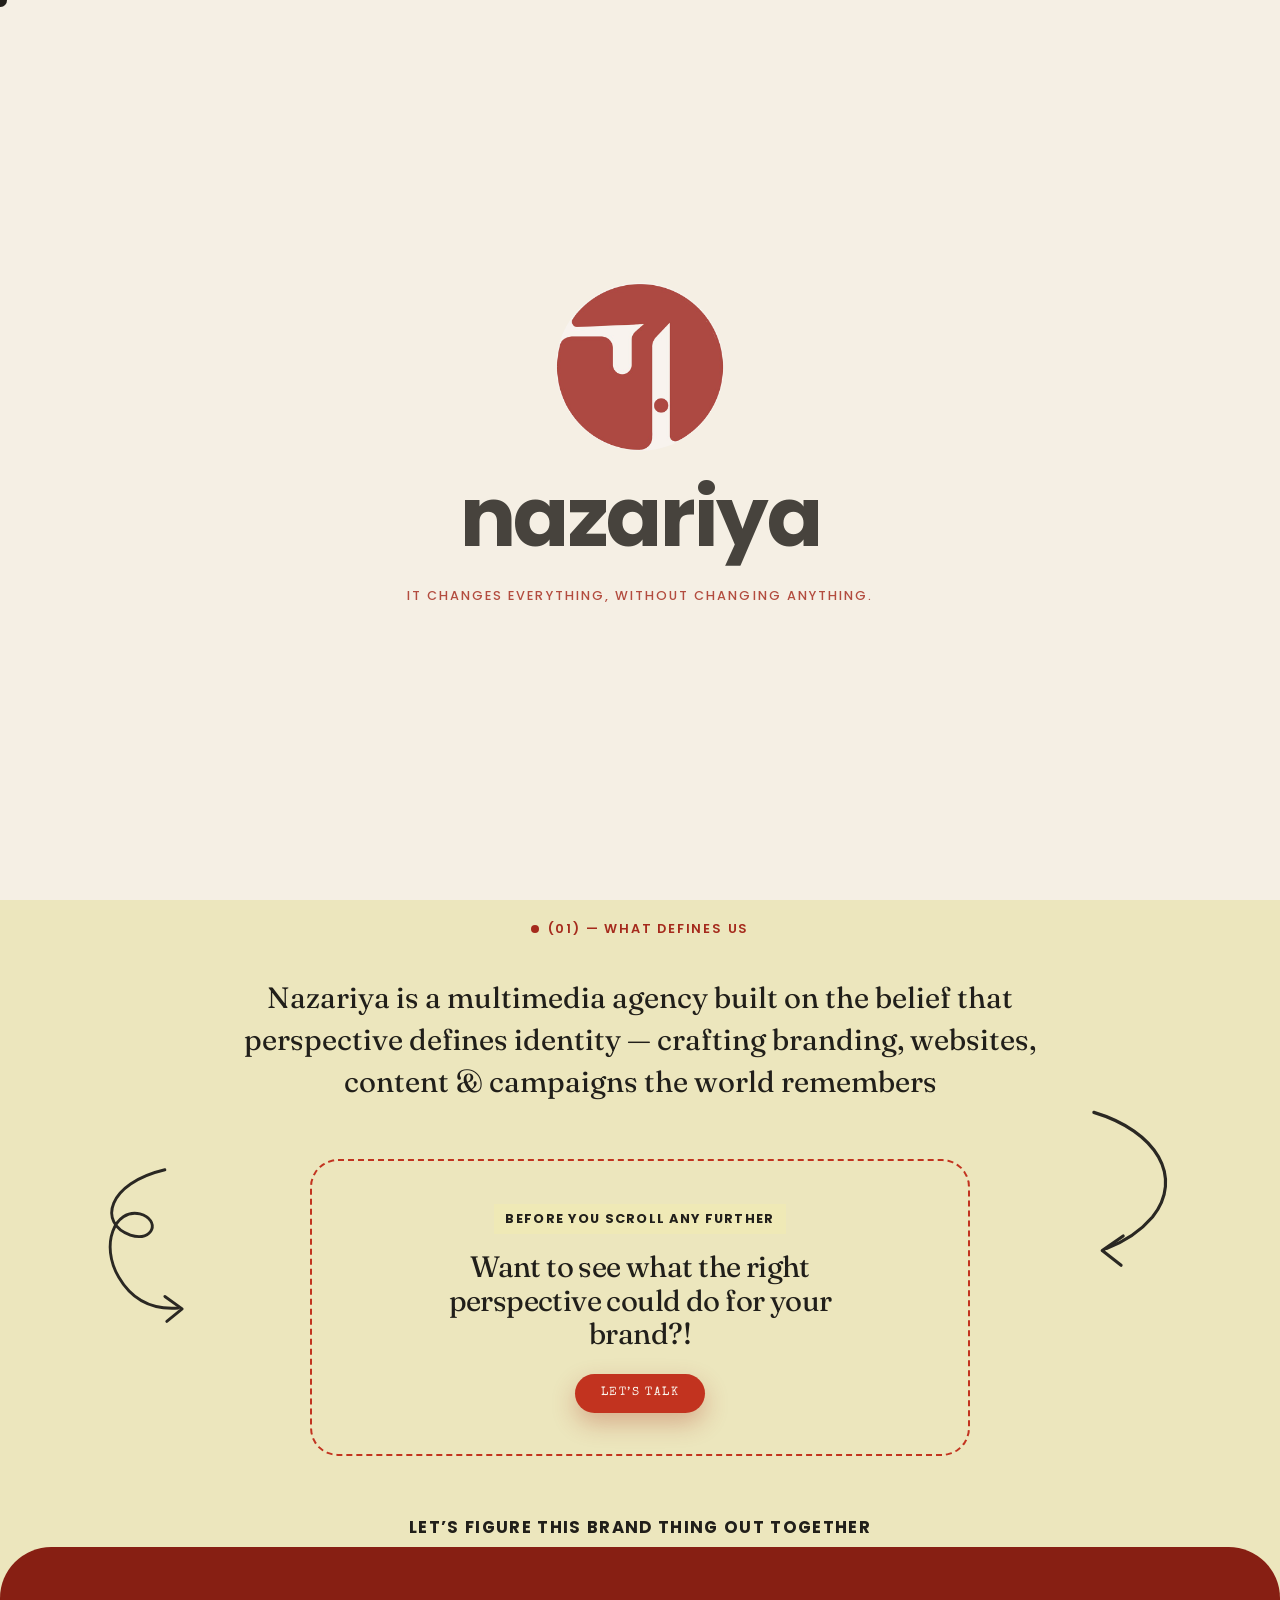
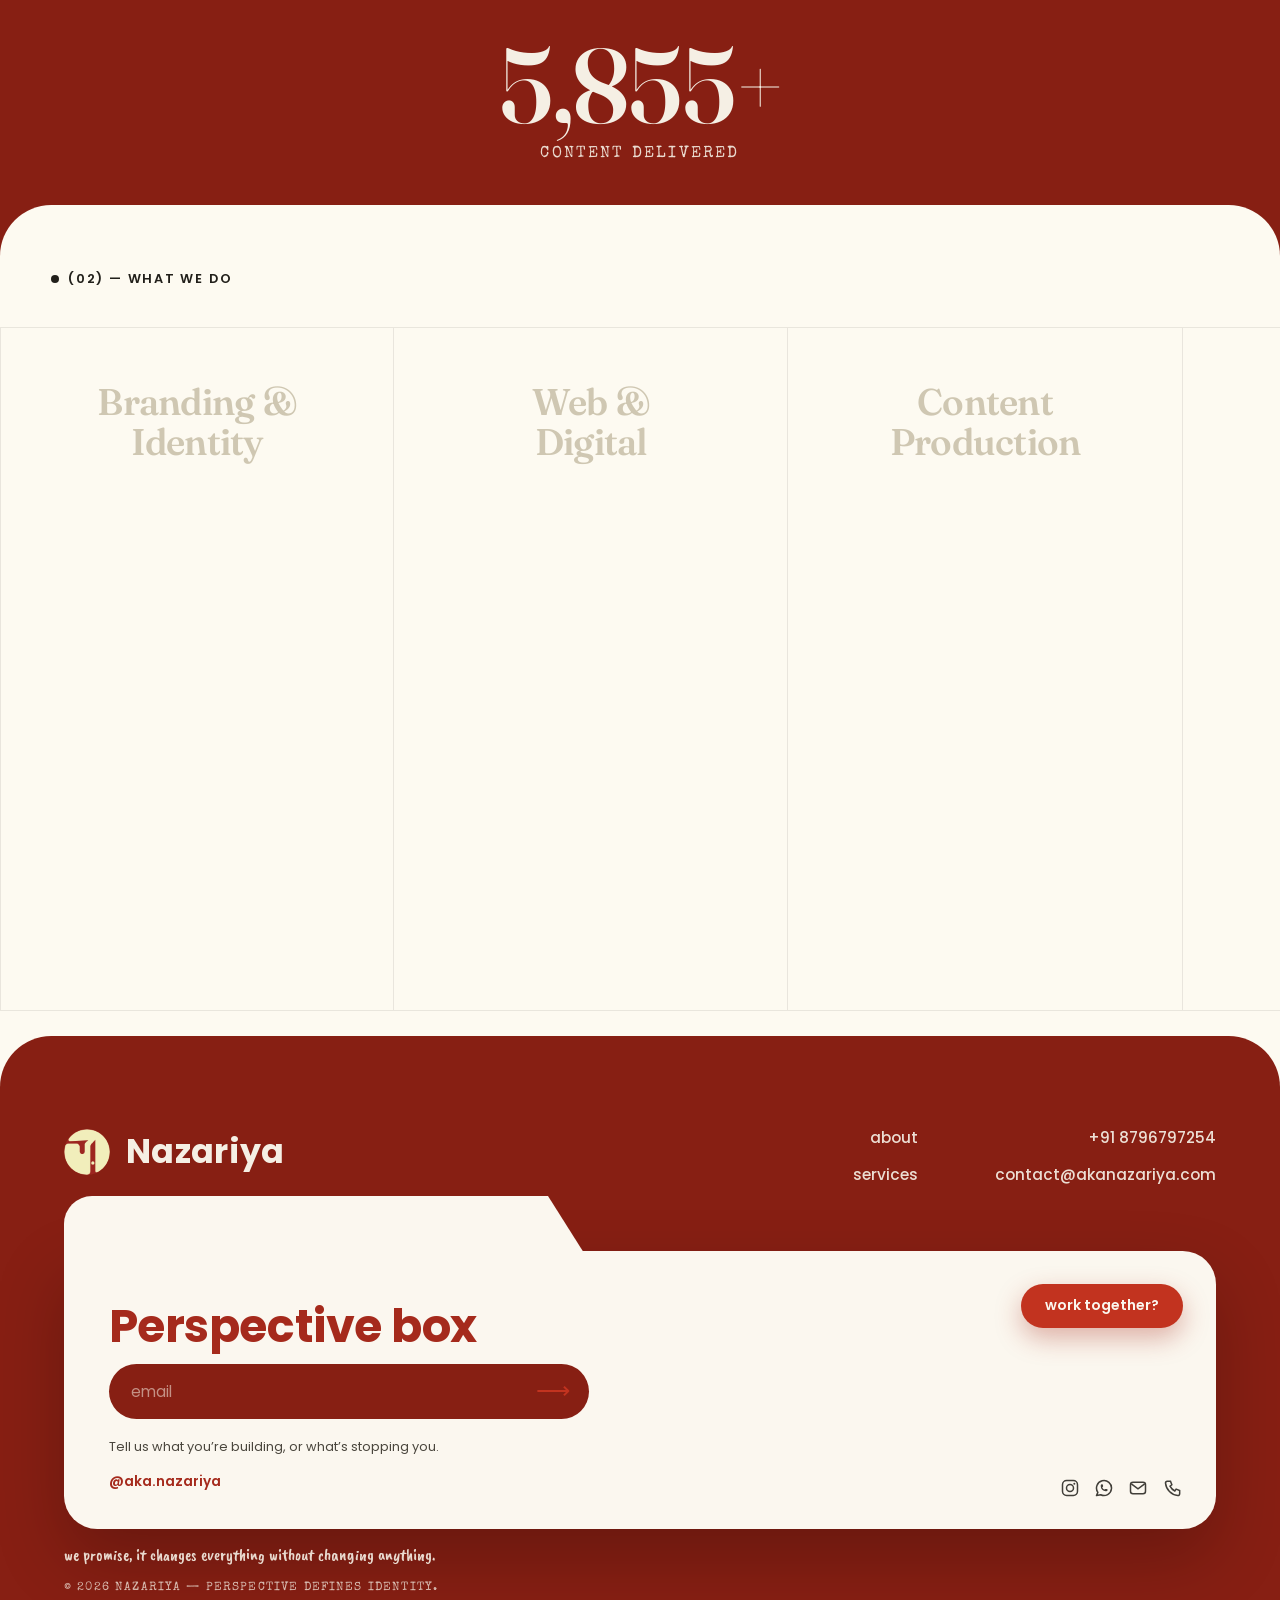
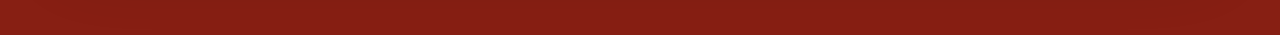
==== commit 04c803eb: "Cache-bust: rename bundle CHQybDnV2 -> CHQybDnV3 The /assets/* immutable cache header (added for loa" ====
--- a/index.html
+++ b/index.html
@@ -40,7 +40,7 @@
     />
 
     <title>näzariya — multimedia agency</title>
-    <script type="module" crossorigin src="/assets/index-CHQybDnV2.js"></script>
+    <script type="module" crossorigin src="/assets/index-CHQybDnV3.js"></script>
     <link rel="stylesheet" crossorigin href="/assets/index-DzI8z1Di.css">
     <link rel="stylesheet" href="/hero-v2.css">
     <script defer src="/hero-v2.js"></script>
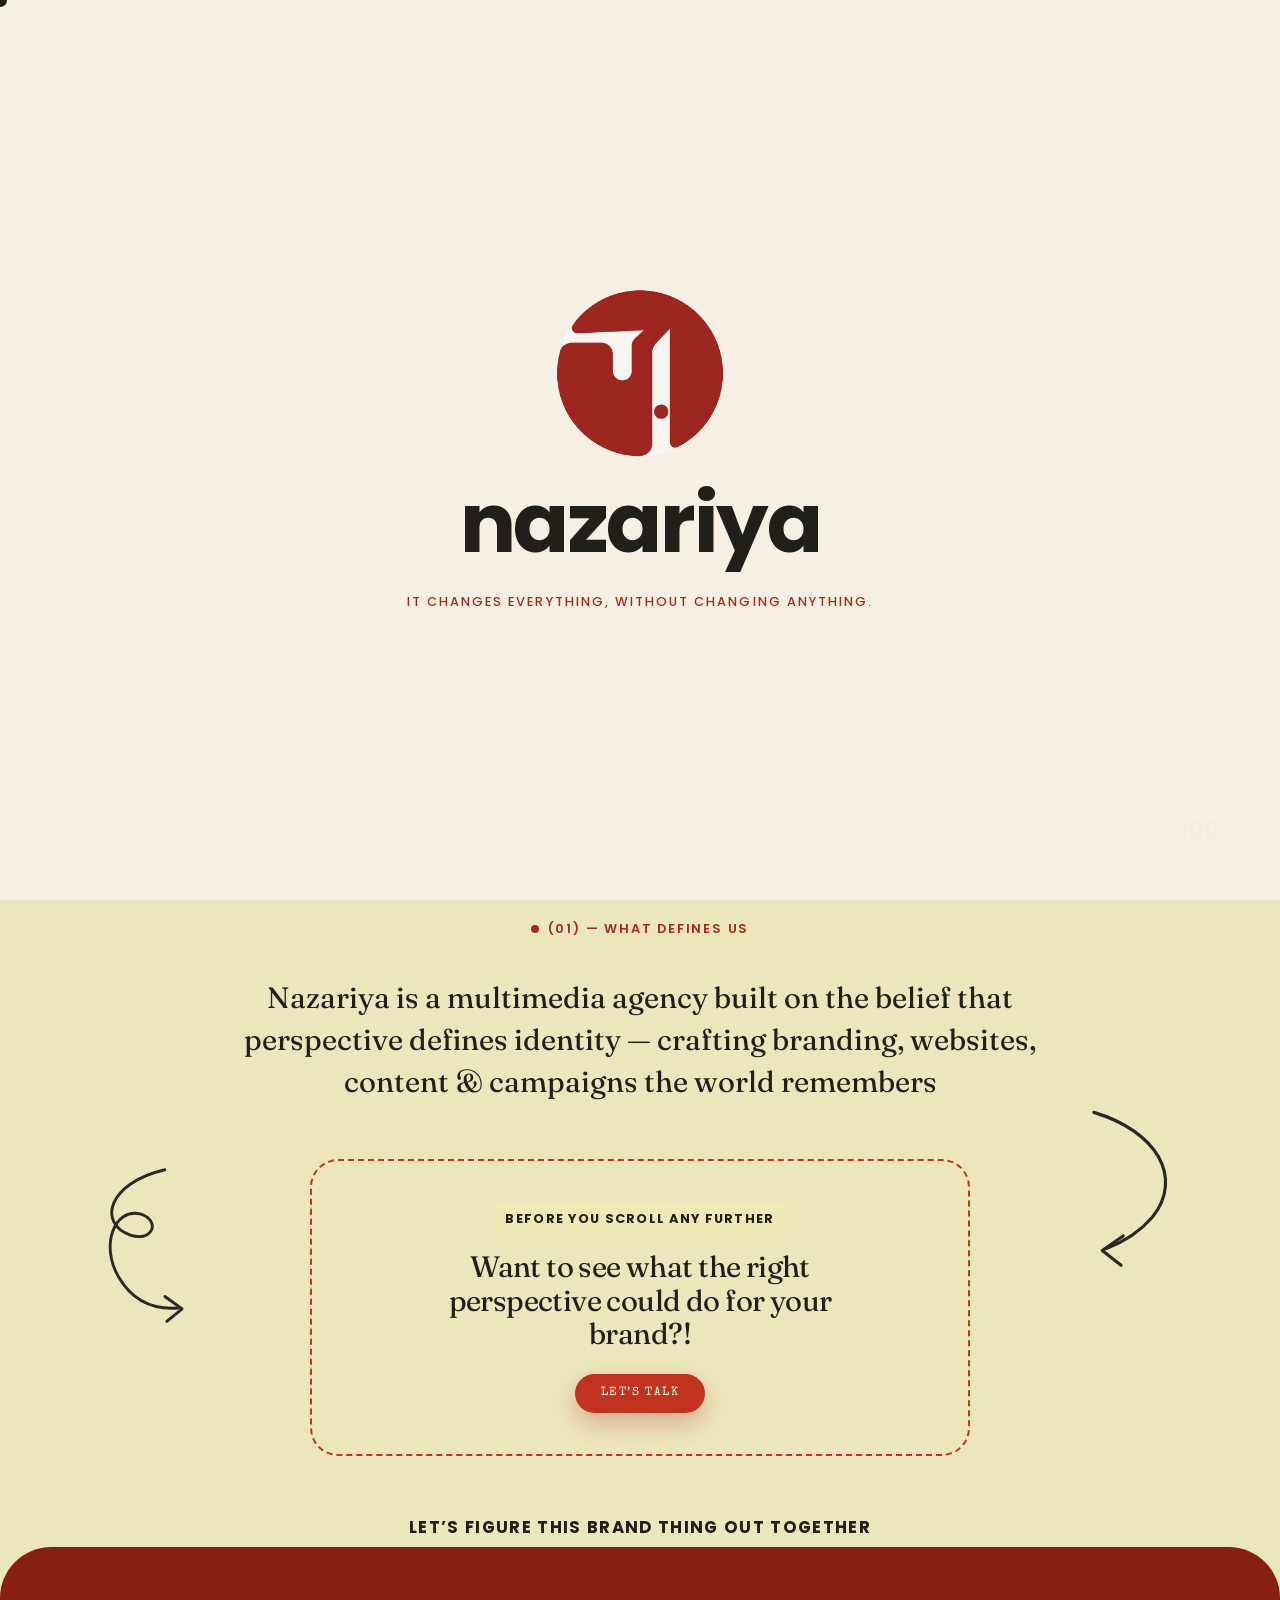
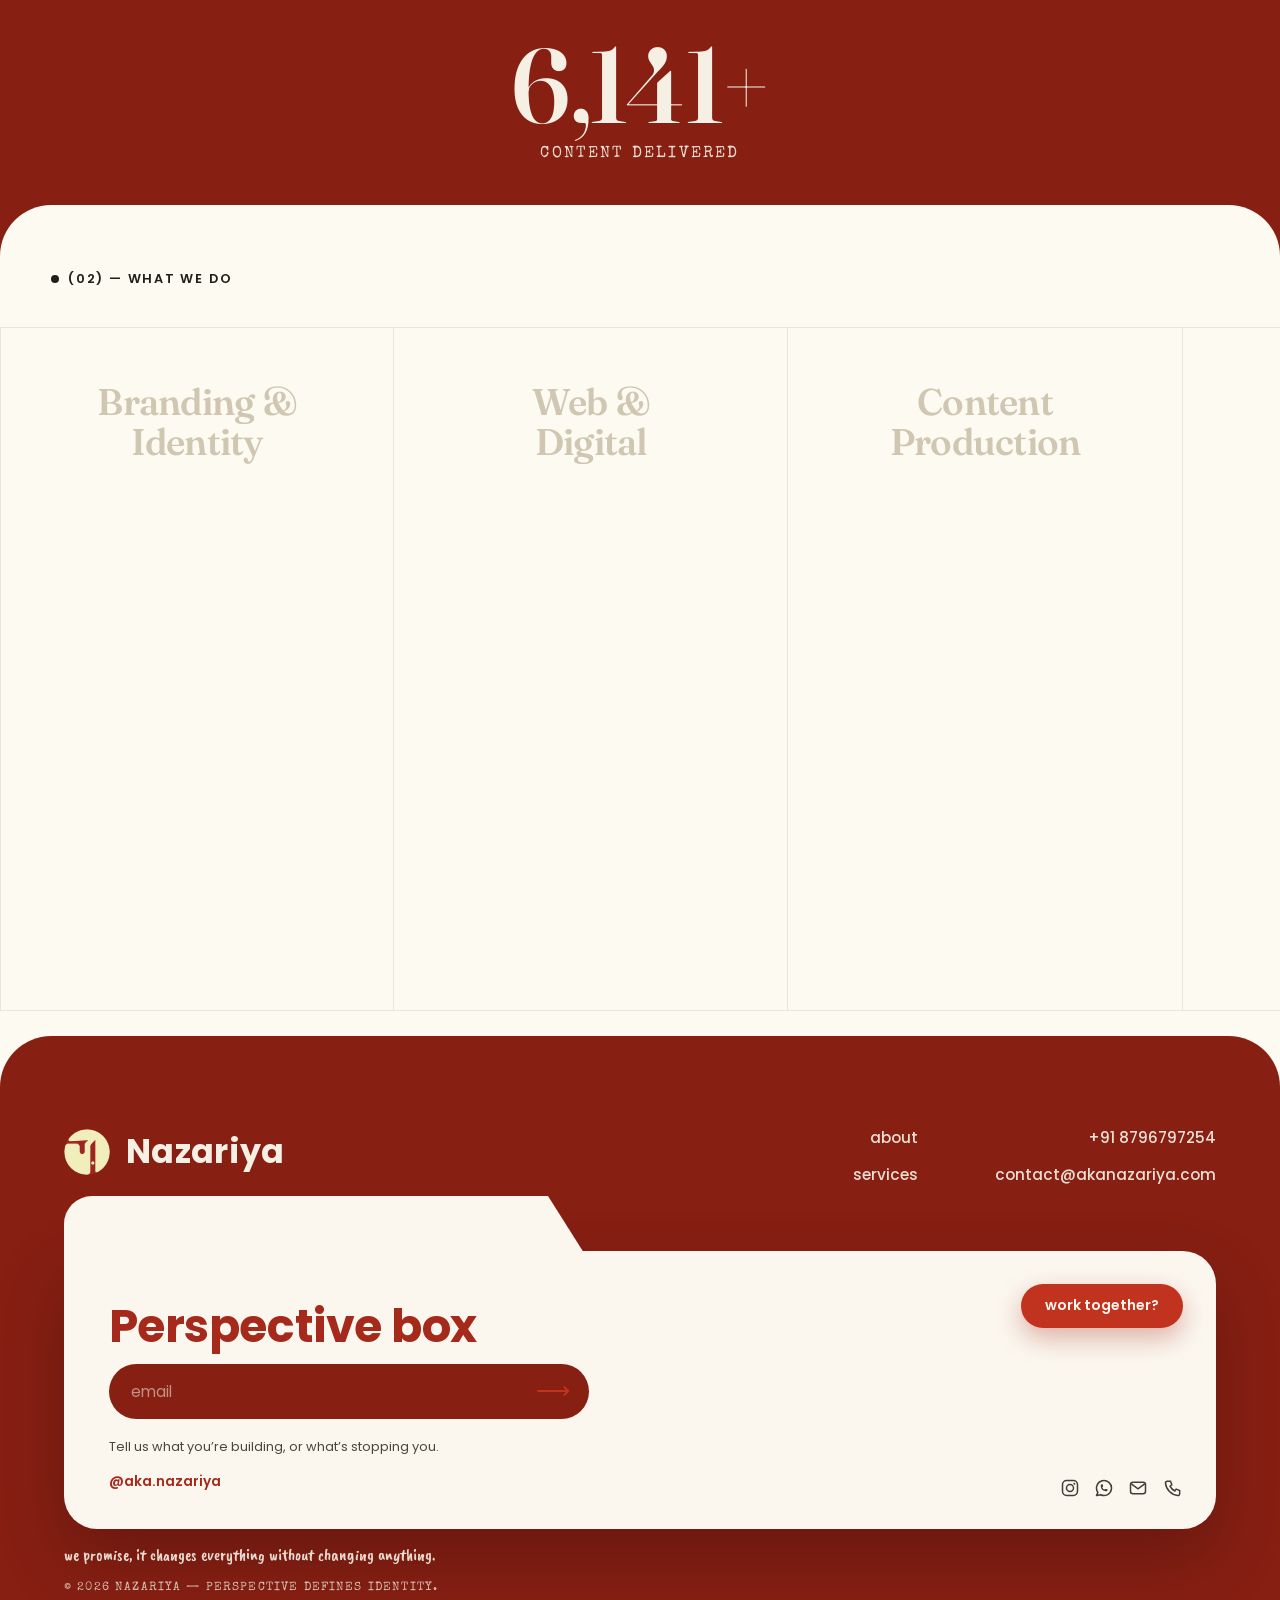
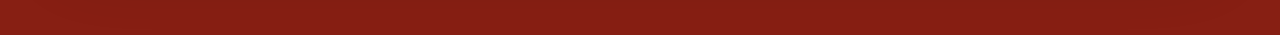
==== commit 2acd714a: "Remove deck-of-cards project; restore natural image proportions in galleries - Removed 'Personalised" ====
--- a/index.html
+++ b/index.html
@@ -40,7 +40,7 @@
     />
 
     <title>näzariya — multimedia agency</title>
-    <script type="module" crossorigin src="/assets/index-CHQybDnV3.js"></script>
+    <script type="module" crossorigin src="/assets/index-CHQybDnV4.js"></script>
     <link rel="stylesheet" crossorigin href="/assets/index-DzI8z1Di.css">
     <link rel="stylesheet" href="/hero-v2.css">
     <script defer src="/hero-v2.js"></script>
--- a/gallery-grid.css
+++ b/gallery-grid.css
@@ -1,46 +1,44 @@
 /* =============================================================
-   gallery-grid.css — /work galleries scroll DOWN as a masonry
-   grid instead of two sideways auto-scrolling reel rows.
-   Applies on ALL devices (per request).
+   gallery-grid.css — /work galleries scroll DOWN, packed columns,
+   images at their NATURAL proportions (no cropping/distortion).
+   Columns: 2 / 3 / 4 / 5 (mobile / tablet / desktop / ultrawide) —
+   more columns on wide screens keeps items shorter so the column
+   bottoms stay close together (less empty tail).
 
-   Structure of the reel (rendered by the bundle):
-     .media-reels > (1–2) .media-reel > .reel > .reel__track
-       > .reel__group (×2 identical seamless-loop copies)
-         > .mreel-tile > .mreel-tile__media > img|video
-
-   Approach: collapse every wrapper with `display:contents` so all
-   tiles become multi-column items of .media-reels; hide the
-   duplicate loop group so each piece shows once. The bundle's GSAP
-   horizontal tween then animates a box-less .reel__track = a visual
-   no-op, so no bundle/JS edits are needed.
+   The reel wrappers are flattened with display:contents so each
+   .mreel-tile becomes a direct multi-column item of .media-reels;
+   the duplicate seamless-loop group is hidden; the bundle's GSAP
+   horizontal tween then animates a box-less .reel__track (no-op).
    ============================================================= */
 .wcat__body .media-reels {
   display: block;
   column-count: 4;
-  column-gap: clamp(0.7rem, 1.4vw, 1.3rem);
+  column-gap: clamp(0.6rem, 1.2vw, 1.1rem);
 }
 .wcat__body .media-reel,
 .wcat__body .reel,
 .wcat__body .reel__track,
-.wcat__body .reel__group:first-child {
-  display: contents;
-}
+.wcat__body .reel__group:first-child { display: contents; }
 /* seamless-loop duplicate copy — hide so nothing repeats */
 .wcat__body .reel__group + .reel__group { display: none !important; }
 
-/* each tile = one masonry cell at its natural aspect ratio */
+/* each tile keeps its natural aspect ratio */
 .wcat__body .mreel-tile {
   display: block;
   width: 100%;
-  margin: 0 0 clamp(0.7rem, 1.4vw, 1.3rem);
+  margin: 0 0 clamp(0.6rem, 1.2vw, 1.1rem);
   break-inside: avoid;
   -webkit-column-break-inside: avoid;
 }
-.wcat__body .mreel-tile:first-child { padding-left: 0; } /* drop the reel's full-bleed lead pad */
-.wcat__body .mreel-tile__media { height: auto; }
+.wcat__body .mreel-tile:first-child { padding-left: 0; }
+.wcat__body .mreel-tile__media { height: auto; aspect-ratio: auto; }
 .wcat__body .mreel-tile__media img,
-.wcat__body .mreel-tile__media video { width: 100%; height: auto; }
+.wcat__body .mreel-tile__media video {
+  width: 100%;
+  height: auto;            /* natural proportion — no crop */
+  object-fit: fill;        /* moot at natural size; resets any inherited cover */
+}
 
-/* fewer columns as the screen narrows */
 @media (max-width: 1024px) { .wcat__body .media-reels { column-count: 3; } }
 @media (max-width: 600px)  { .wcat__body .media-reels { column-count: 2; } }
+@media (min-width: 1700px) { .wcat__body .media-reels { column-count: 5; } }
